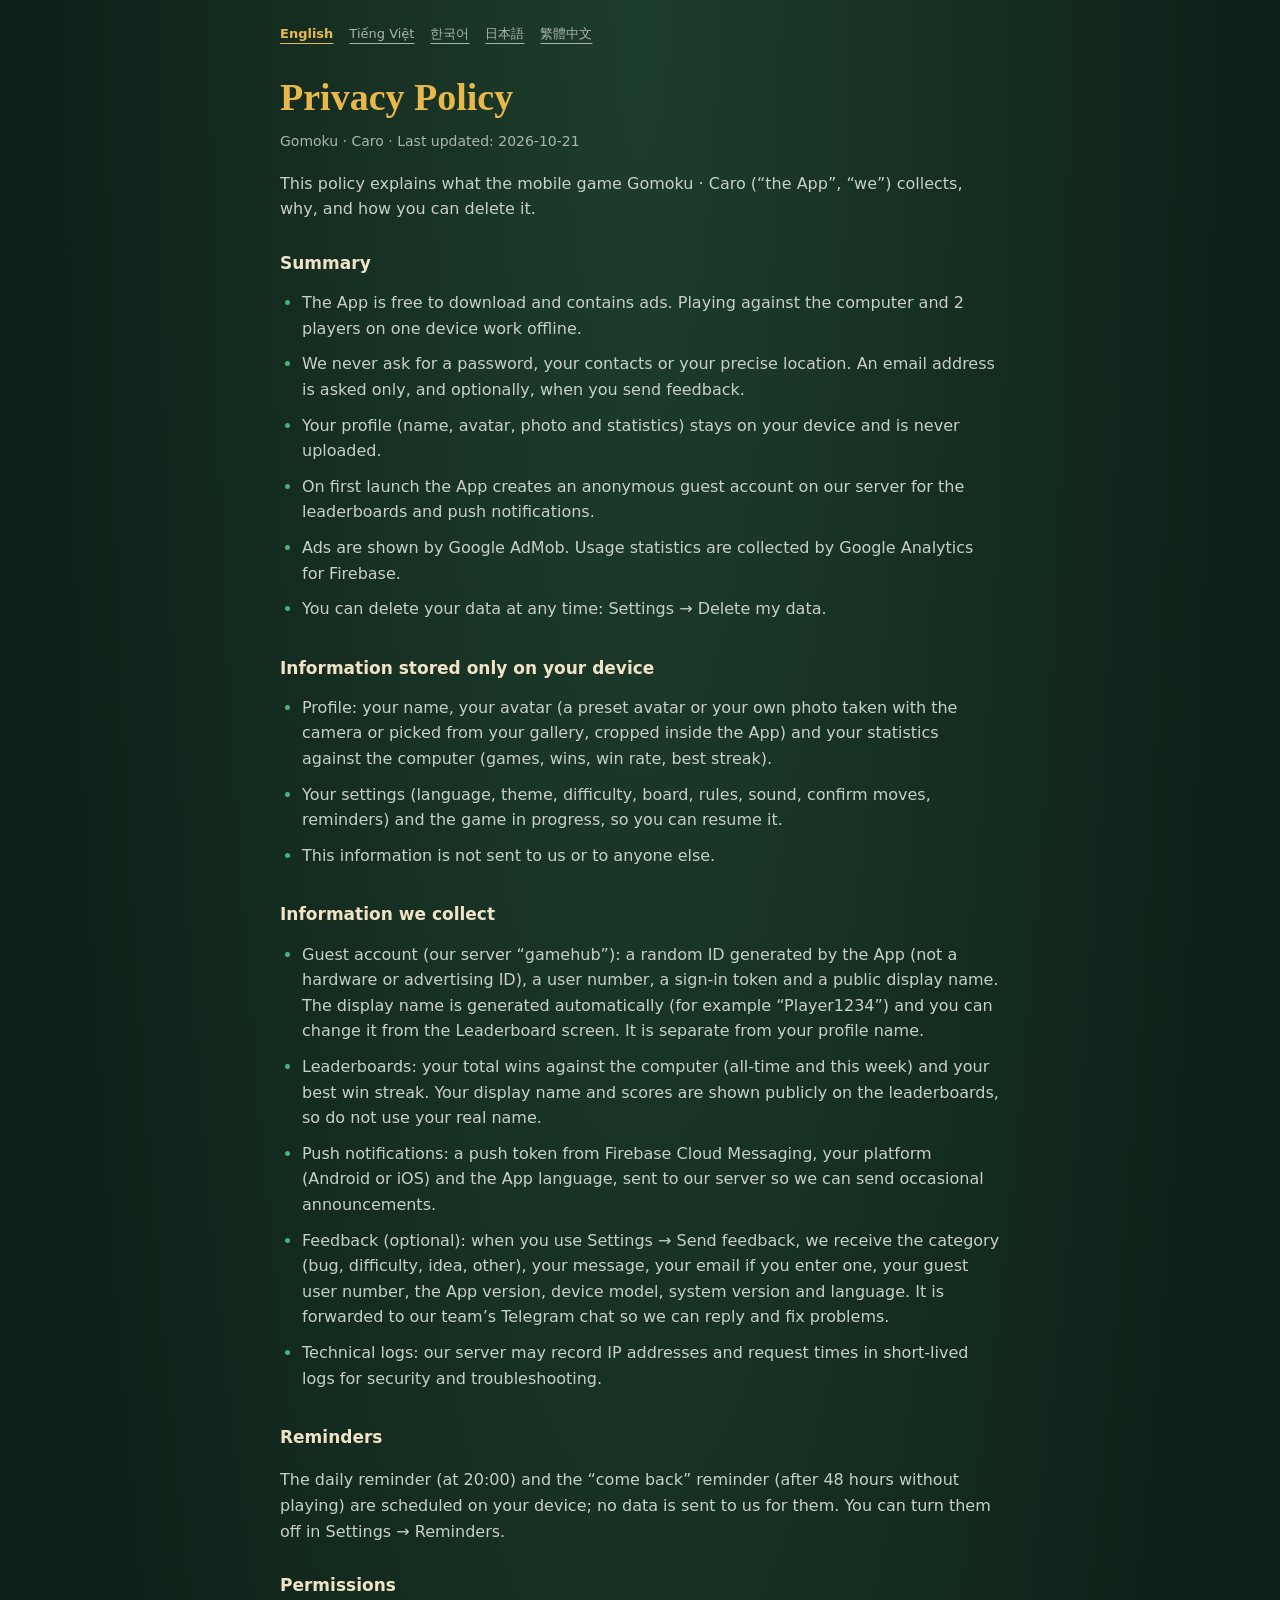
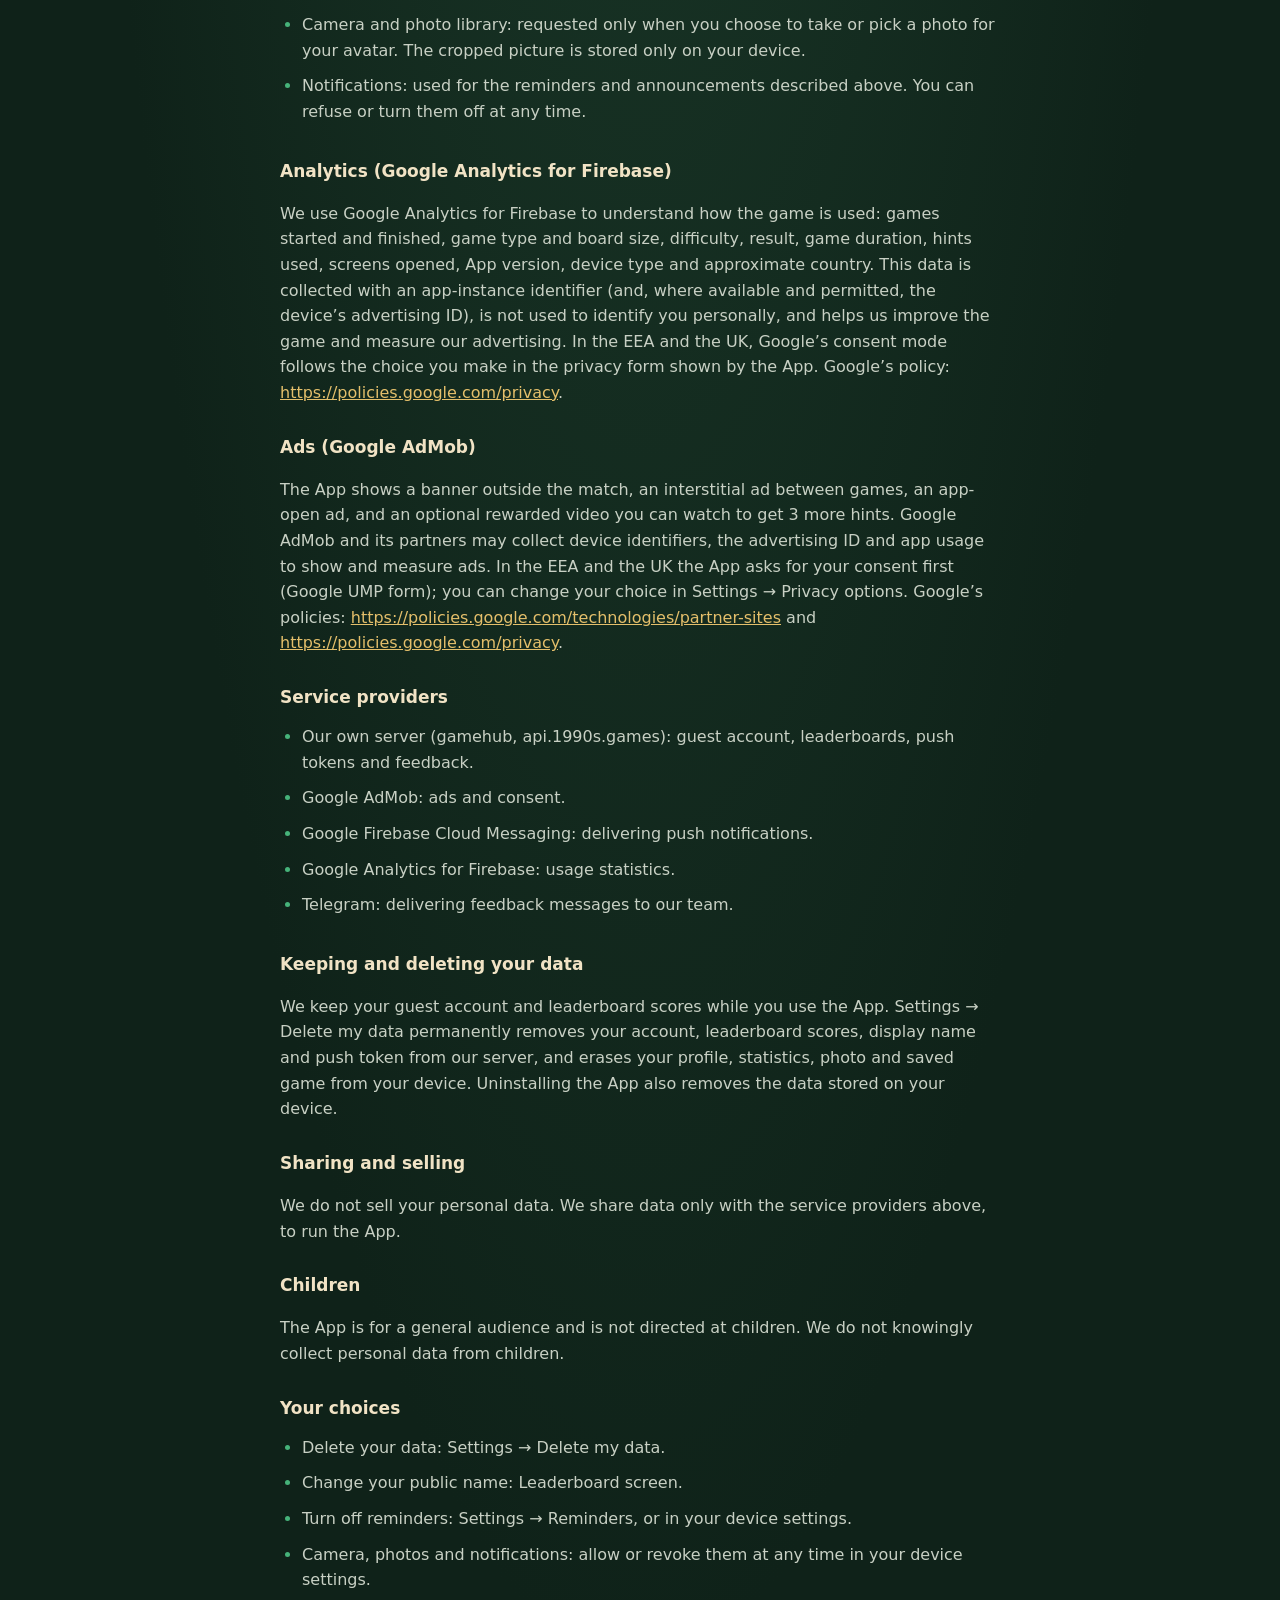
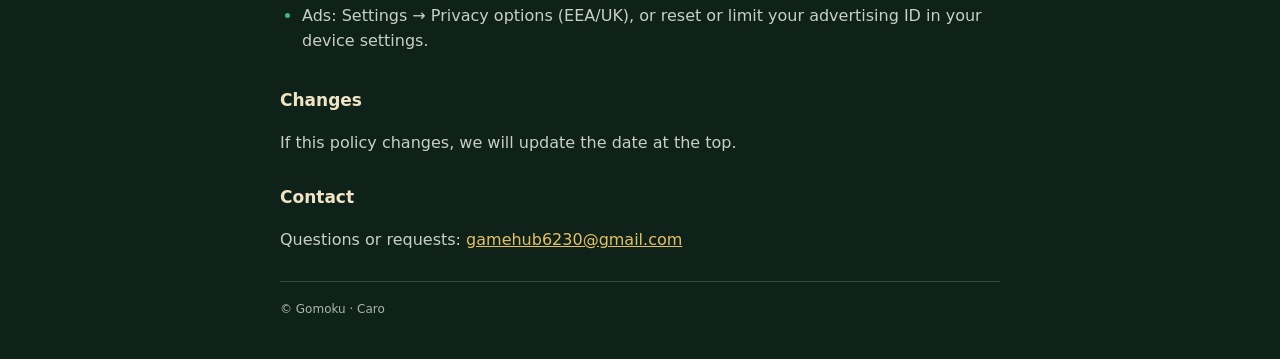
==== privacy.html @ 918ac7d5 "Gomoku · Caro: privacy policy + install pages (5 languages) Co-Authored-By: Claude Opus 5.5 <noreply" ====
<!doctype html>
<html lang="en">
<head>
<meta charset="utf-8">
<meta name="viewport" content="width=device-width, initial-scale=1, viewport-fit=cover">
<meta name="theme-color" content="#0f2219">
<title>Privacy Policy — Gomoku · Caro</title>
<meta name="description" content="What Gomoku · Caro collects, why, and how to delete it.">
<link rel="icon" type="image/png" href="assets/icon.png">
<link rel="stylesheet" href="assets/install.css">
<style>
body{text-align:left}
.wrap{max-width:720px}
nav{justify-content:flex-start}
h1{text-align:left}
h2{margin:28px 0 8px;color:#f1e3c5}
p,li{color:#c8d0c4}
.meta{color:#a9b6ac;font-size:14px;margin:10px 0 18px}
ul{display:block;padding-left:22px}
li{padding:5px 0}
a{color:#e4bf6b;overflow-wrap:anywhere}
article{display:none}
article.on{display:block}
</style>
</head>
<body>
<main class="wrap">
<nav aria-label="Language"><a href="#en" lang="en" data-lang="en">English</a><a href="#vi" lang="vi" data-lang="vi">Tiếng Việt</a><a href="#ko" lang="ko" data-lang="ko">한국어</a><a href="#ja" lang="ja" data-lang="ja">日本語</a><a href="#zh" lang="zh-Hant" data-lang="zh">繁體中文</a></nav>
<article data-lang="en" lang="en"><h1>Privacy Policy</h1><p class="meta">Gomoku · Caro · Last updated: 2026-10-21</p><p>This policy explains what the mobile game Gomoku · Caro (“the App”, “we”) collects, why, and how you can delete it.</p><h2>Summary</h2><ul><li>The App is free to download and contains ads. Playing against the computer and 2 players on one device work offline.</li><li>We never ask for a password, your contacts or your precise location. An email address is asked only, and optionally, when you send feedback.</li><li>Your profile (name, avatar, photo and statistics) stays on your device and is never uploaded.</li><li>On first launch the App creates an anonymous guest account on our server for the leaderboards and push notifications.</li><li>Ads are shown by Google AdMob. Usage statistics are collected by Google Analytics for Firebase.</li><li>You can delete your data at any time: Settings → Delete my data.</li></ul><h2>Information stored only on your device</h2><ul><li>Profile: your name, your avatar (a preset avatar or your own photo taken with the camera or picked from your gallery, cropped inside the App) and your statistics against the computer (games, wins, win rate, best streak).</li><li>Your settings (language, theme, difficulty, board, rules, sound, confirm moves, reminders) and the game in progress, so you can resume it.</li><li>This information is not sent to us or to anyone else.</li></ul><h2>Information we collect</h2><ul><li>Guest account (our server “gamehub”): a random ID generated by the App (not a hardware or advertising ID), a user number, a sign-in token and a public display name. The display name is generated automatically (for example “Player1234”) and you can change it from the Leaderboard screen. It is separate from your profile name.</li><li>Leaderboards: your total wins against the computer (all-time and this week) and your best win streak. Your display name and scores are shown publicly on the leaderboards, so do not use your real name.</li><li>Push notifications: a push token from Firebase Cloud Messaging, your platform (Android or iOS) and the App language, sent to our server so we can send occasional announcements.</li><li>Feedback (optional): when you use Settings → Send feedback, we receive the category (bug, difficulty, idea, other), your message, your email if you enter one, your guest user number, the App version, device model, system version and language. It is forwarded to our team’s Telegram chat so we can reply and fix problems.</li><li>Technical logs: our server may record IP addresses and request times in short-lived logs for security and troubleshooting.</li></ul><h2>Reminders</h2><p>The daily reminder (at 20:00) and the “come back” reminder (after 48 hours without playing) are scheduled on your device; no data is sent to us for them. You can turn them off in Settings → Reminders.</p><h2>Permissions</h2><ul><li>Camera and photo library: requested only when you choose to take or pick a photo for your avatar. The cropped picture is stored only on your device.</li><li>Notifications: used for the reminders and announcements described above. You can refuse or turn them off at any time.</li></ul><h2>Analytics (Google Analytics for Firebase)</h2><p>We use Google Analytics for Firebase to understand how the game is used: games started and finished, game type and board size, difficulty, result, game duration, hints used, screens opened, App version, device type and approximate country. This data is collected with an app-instance identifier (and, where available and permitted, the device’s advertising ID), is not used to identify you personally, and helps us improve the game and measure our advertising. In the EEA and the UK, Google’s consent mode follows the choice you make in the privacy form shown by the App. Google’s policy: <a href="https://policies.google.com/privacy">https://policies.google.com/privacy</a>.</p><h2>Ads (Google AdMob)</h2><p>The App shows a banner outside the match, an interstitial ad between games, an app-open ad, and an optional rewarded video you can watch to get 3 more hints. Google AdMob and its partners may collect device identifiers, the advertising ID and app usage to show and measure ads. In the EEA and the UK the App asks for your consent first (Google UMP form); you can change your choice in Settings → Privacy options. Google’s policies: <a href="https://policies.google.com/technologies/partner-sites">https://policies.google.com/technologies/partner-sites</a> and <a href="https://policies.google.com/privacy">https://policies.google.com/privacy</a>.</p><h2>Service providers</h2><ul><li>Our own server (gamehub, api.1990s.games): guest account, leaderboards, push tokens and feedback.</li><li>Google AdMob: ads and consent.</li><li>Google Firebase Cloud Messaging: delivering push notifications.</li><li>Google Analytics for Firebase: usage statistics.</li><li>Telegram: delivering feedback messages to our team.</li></ul><h2>Keeping and deleting your data</h2><p>We keep your guest account and leaderboard scores while you use the App. Settings → Delete my data permanently removes your account, leaderboard scores, display name and push token from our server, and erases your profile, statistics, photo and saved game from your device. Uninstalling the App also removes the data stored on your device.</p><h2>Sharing and selling</h2><p>We do not sell your personal data. We share data only with the service providers above, to run the App.</p><h2>Children</h2><p>The App is for a general audience and is not directed at children. We do not knowingly collect personal data from children.</p><h2>Your choices</h2><ul><li>Delete your data: Settings → Delete my data.</li><li>Change your public name: Leaderboard screen.</li><li>Turn off reminders: Settings → Reminders, or in your device settings.</li><li>Camera, photos and notifications: allow or revoke them at any time in your device settings.</li><li>Ads: Settings → Privacy options (EEA/UK), or reset or limit your advertising ID in your device settings.</li></ul><h2>Changes</h2><p>If this policy changes, we will update the date at the top.</p><h2>Contact</h2><p>Questions or requests: <a href="mailto:gamehub6230@gmail.com">gamehub6230@gmail.com</a></p></article><article data-lang="vi" lang="vi"><h1>Chính sách quyền riêng tư</h1><p class="meta">Gomoku · Caro · Cập nhật lần cuối: 2026-10-21</p><p>Chính sách này giải thích trò chơi Gomoku · Caro (“Ứng dụng”, “chúng tôi”) thu thập những gì, để làm gì và cách bạn xóa dữ liệu.</p><h2>Tóm tắt</h2><ul><li>Ứng dụng tải miễn phí và có quảng cáo. Chơi với máy và 2 người trên một máy hoạt động không cần mạng.</li><li>Chúng tôi không bao giờ hỏi mật khẩu, danh bạ hay vị trí chính xác của bạn. Email chỉ được hỏi, và không bắt buộc, khi bạn gửi góp ý.</li><li>Hồ sơ của bạn (tên, avatar, ảnh và thống kê) chỉ nằm trên máy bạn và không bao giờ được tải lên.</li><li>Lần mở đầu tiên, Ứng dụng tạo một tài khoản khách ẩn danh trên máy chủ của chúng tôi để dùng cho bảng xếp hạng và thông báo đẩy.</li><li>Quảng cáo do Google AdMob hiển thị. Số liệu sử dụng do Google Analytics for Firebase thu thập.</li><li>Bạn có thể xóa dữ liệu bất cứ lúc nào: Cài đặt → Xóa dữ liệu của tôi.</li></ul><h2>Thông tin chỉ lưu trên máy bạn</h2><ul><li>Hồ sơ: tên, avatar (avatar có sẵn hoặc ảnh của chính bạn chụp bằng camera hay chọn từ thư viện, được cắt ngay trong Ứng dụng) và thống kê khi đấu với máy (số ván, số trận thắng, tỉ lệ thắng, chuỗi thắng dài nhất).</li><li>Các cài đặt (ngôn ngữ, giao diện, độ khó, bàn cờ, luật chơi, âm thanh, xác nhận đặt quân, nhắc chơi) và ván đang chơi dở để bạn chơi tiếp.</li><li>Những thông tin này không được gửi cho chúng tôi hay bất kỳ ai khác.</li></ul><h2>Thông tin chúng tôi thu thập</h2><ul><li>Tài khoản khách (máy chủ “gamehub” của chúng tôi): một mã ngẫu nhiên do Ứng dụng tạo (không phải mã phần cứng hay mã quảng cáo), số người dùng, mã đăng nhập và tên hiển thị công khai. Tên hiển thị được tạo tự động (ví dụ “Player1234”) và bạn có thể đổi ở màn hình Bảng xếp hạng. Tên này tách biệt với tên trong hồ sơ.</li><li>Bảng xếp hạng: tổng số trận bạn thắng máy (mọi lúc và tuần này) và chuỗi thắng dài nhất. Tên hiển thị và điểm số được hiện công khai trên bảng xếp hạng, vì vậy đừng dùng tên thật.</li><li>Thông báo đẩy: mã push của Firebase Cloud Messaging, nền tảng (Android hoặc iOS) và ngôn ngữ của Ứng dụng, được gửi tới máy chủ để thỉnh thoảng chúng tôi gửi thông báo.</li><li>Góp ý (không bắt buộc): khi bạn dùng Cài đặt → Gửi góp ý, chúng tôi nhận loại góp ý (lỗi, độ khó, ý tưởng, khác), nội dung, email nếu bạn nhập, số người dùng của tài khoản khách, phiên bản Ứng dụng, đời máy, phiên bản hệ điều hành và ngôn ngữ. Góp ý được chuyển tới nhóm chat Telegram của đội ngũ để chúng tôi trả lời và sửa lỗi.</li><li>Nhật ký kỹ thuật: máy chủ có thể ghi địa chỉ IP và thời điểm yêu cầu trong nhật ký lưu ngắn hạn để bảo mật và xử lý lỗi.</li></ul><h2>Lời nhắc</h2><p>Lời nhắc hằng ngày (lúc 20:00) và lời nhắc “quay lại chơi” (sau 48 giờ không chơi) được lên lịch ngay trên máy bạn; không có dữ liệu nào gửi cho chúng tôi. Bạn có thể tắt trong Cài đặt → Nhắc chơi.</p><h2>Quyền truy cập</h2><ul><li>Camera và thư viện ảnh: chỉ được yêu cầu khi bạn chọn chụp hoặc chọn ảnh làm avatar. Ảnh sau khi cắt chỉ lưu trên máy bạn.</li><li>Thông báo: dùng cho lời nhắc và thông báo nêu ở trên. Bạn có thể từ chối hoặc tắt bất cứ lúc nào.</li></ul><h2>Phân tích (Google Analytics for Firebase)</h2><p>Chúng tôi dùng Google Analytics for Firebase để hiểu cách trò chơi được sử dụng: số ván bắt đầu và kết thúc, kiểu chơi và cỡ bàn, độ khó, kết quả, thời lượng ván, số gợi ý đã dùng, màn hình đã mở, phiên bản Ứng dụng, loại máy và quốc gia gần đúng. Dữ liệu này được thu kèm mã phiên bản cài đặt ứng dụng (và mã quảng cáo của máy, nếu có và được phép), không dùng để nhận diện cá nhân bạn, và giúp chúng tôi cải thiện trò chơi cũng như đo lường quảng cáo. Ở EEA và Vương quốc Anh, chế độ đồng ý của Google tuân theo lựa chọn của bạn trong form quyền riêng tư mà Ứng dụng hiển thị. Chính sách của Google: <a href="https://policies.google.com/privacy">https://policies.google.com/privacy</a>.</p><h2>Quảng cáo (Google AdMob)</h2><p>Ứng dụng hiển thị banner bên ngoài ván đấu, quảng cáo xen kẽ giữa các ván, quảng cáo khi mở ứng dụng và video có thưởng (không bắt buộc) để nhận thêm 3 gợi ý. Google AdMob và đối tác có thể thu thập mã thiết bị, mã quảng cáo và dữ liệu sử dụng ứng dụng để hiển thị và đo lường quảng cáo. Ở EEA và Vương quốc Anh, Ứng dụng hỏi sự đồng ý của bạn trước (form Google UMP); bạn có thể đổi lựa chọn trong Cài đặt → Tùy chọn quyền riêng tư. Chính sách của Google: <a href="https://policies.google.com/technologies/partner-sites">https://policies.google.com/technologies/partner-sites</a> và <a href="https://policies.google.com/privacy">https://policies.google.com/privacy</a>.</p><h2>Nhà cung cấp dịch vụ</h2><ul><li>Máy chủ của chúng tôi (gamehub, api.1990s.games): tài khoản khách, bảng xếp hạng, mã push và góp ý.</li><li>Google AdMob: quảng cáo và quản lý đồng ý.</li><li>Google Firebase Cloud Messaging: gửi thông báo đẩy.</li><li>Google Analytics for Firebase: thống kê sử dụng.</li><li>Telegram: chuyển góp ý tới đội ngũ của chúng tôi.</li></ul><h2>Lưu giữ và xóa dữ liệu</h2><p>Chúng tôi giữ tài khoản khách và điểm xếp hạng trong thời gian bạn dùng Ứng dụng. Cài đặt → Xóa dữ liệu của tôi sẽ xóa vĩnh viễn tài khoản, điểm xếp hạng, tên hiển thị và mã push khỏi máy chủ, đồng thời xóa hồ sơ, thống kê, ảnh và ván đã lưu trên máy bạn. Gỡ Ứng dụng cũng xóa dữ liệu lưu trên máy.</p><h2>Chia sẻ và mua bán</h2><p>Chúng tôi không bán dữ liệu cá nhân của bạn. Dữ liệu chỉ được chia sẻ với các nhà cung cấp dịch vụ ở trên để vận hành Ứng dụng.</p><h2>Trẻ em</h2><p>Ứng dụng dành cho mọi người và không nhắm tới trẻ em. Chúng tôi không cố ý thu thập dữ liệu cá nhân của trẻ em.</p><h2>Lựa chọn của bạn</h2><ul><li>Xóa dữ liệu: Cài đặt → Xóa dữ liệu của tôi.</li><li>Đổi tên công khai: màn hình Bảng xếp hạng.</li><li>Tắt lời nhắc: Cài đặt → Nhắc chơi, hoặc trong cài đặt của máy.</li><li>Camera, ảnh và thông báo: cho phép hoặc thu hồi bất cứ lúc nào trong cài đặt của máy.</li><li>Quảng cáo: Cài đặt → Tùy chọn quyền riêng tư (EEA/Anh), hoặc đặt lại / giới hạn mã quảng cáo trong cài đặt của máy.</li></ul><h2>Thay đổi</h2><p>Nếu chính sách thay đổi, chúng tôi sẽ cập nhật ngày ở đầu trang.</p><h2>Liên hệ</h2><p>Câu hỏi hoặc yêu cầu: <a href="mailto:gamehub6230@gmail.com">gamehub6230@gmail.com</a></p></article><article data-lang="ko" lang="ko"><h1>개인정보처리방침</h1><p class="meta">오목 · Caro · 최종 업데이트: 2026-10-21</p><p>이 방침은 모바일 게임 오목 · Caro(Gomoku · Caro, 이하 ‘앱’, ‘저희’)가 어떤 정보를 왜 수집하는지, 그리고 그 정보를 어떻게 삭제할 수 있는지 설명합니다.</p><h2>요약</h2><ul><li>앱은 무료로 다운로드할 수 있으며 광고가 포함되어 있습니다. AI 대전과 한 기기 2인 대전은 인터넷 없이 플레이할 수 있습니다.</li><li>비밀번호, 연락처, 정확한 위치 정보는 절대 요청하지 않습니다. 이메일 주소는 의견을 보낼 때에만, 선택적으로 입력받습니다.</li><li>프로필(이름, 아바타, 사진, 통계)은 기기에만 저장되며 서버로 업로드되지 않습니다.</li><li>앱을 처음 실행하면 리더보드와 푸시 알림을 위해 저희 서버에 익명 게스트 계정이 만들어집니다.</li><li>광고는 Google AdMob이 표시하고, 이용 통계는 Google Analytics for Firebase가 수집합니다.</li><li>언제든지 데이터를 삭제할 수 있습니다: 설정 → 내 데이터 삭제.</li></ul><h2>기기에만 저장되는 정보</h2><ul><li>프로필: 이름, 아바타(기본 제공 아바타 또는 카메라로 찍거나 갤러리에서 고른 내 사진을 앱 안에서 자른 것), AI 대전 통계(대국 수, 승리 수, 승률, 최다 연승).</li><li>설정(언어, 스타일, 난이도, 바둑판 크기, 규칙, 소리, 착수 확인, 알림)과 이어하기를 위한 진행 중인 대국.</li><li>이 정보는 저희나 다른 누구에게도 전송되지 않습니다.</li></ul><h2>수집하는 정보</h2><ul><li>게스트 계정(저희 서버 ‘gamehub’): 앱이 생성한 무작위 ID(하드웨어 ID나 광고 ID가 아님), 사용자 번호, 로그인 토큰, 공개 표시 이름. 표시 이름은 자동으로 만들어지며(예: “Player1234”) 리더보드 화면에서 바꿀 수 있습니다. 프로필 이름과는 별개입니다.</li><li>리더보드: AI 상대로 거둔 총 승리 수(전체 기간 및 이번 주)와 최다 연승 기록. 표시 이름과 점수는 리더보드에 공개되므로 실명은 사용하지 마세요.</li><li>푸시 알림: 가끔 공지를 보내기 위해 Firebase Cloud Messaging 푸시 토큰, 플랫폼(Android 또는 iOS), 앱 언어를 저희 서버로 전송합니다.</li><li>의견 보내기(선택): 설정 → 의견 보내기를 이용하면 분류(버그, 난이도, 아이디어, 기타), 메시지, 입력한 경우 이메일, 게스트 사용자 번호, 앱 버전, 기기 모델, OS 버전, 언어를 받습니다. 답변과 문제 해결을 위해 이 내용은 저희 팀의 텔레그램(Telegram) 채팅으로 전달됩니다.</li><li>기술 로그: 보안과 오류 해결을 위해 서버가 IP 주소와 요청 시각을 단기간 보관되는 로그에 기록할 수 있습니다.</li></ul><h2>알림</h2><p>매일 알림(오후 8시)과 ‘다시 플레이’ 알림(48시간 동안 플레이하지 않은 경우)은 기기에서 예약되며, 이를 위해 저희에게 전송되는 데이터는 없습니다. 설정 → 알림에서 끌 수 있습니다.</p><h2>권한</h2><ul><li>카메라 및 사진 보관함: 아바타용 사진을 찍거나 고르기로 선택한 경우에만 요청합니다. 잘라낸 사진은 기기에만 저장됩니다.</li><li>알림: 위에서 설명한 알림과 공지에 사용합니다. 언제든지 거부하거나 끌 수 있습니다.</li></ul><h2>분석(Google Analytics for Firebase)</h2><p>게임 이용 방식을 파악하기 위해 Google Analytics for Firebase를 사용합니다. 수집 항목은 시작·종료한 대국, 게임 종류와 바둑판 크기, 난이도, 결과, 대국 시간, 사용한 힌트 수, 연 화면, 앱 버전, 기기 유형, 대략적인 국가입니다. 이 데이터는 앱 인스턴스 식별자(가능하고 허용된 경우 기기의 광고 ID 포함)와 함께 수집되며, 개인을 식별하는 데 사용되지 않고 게임 개선과 광고 성과 측정에 활용됩니다. EEA와 영국에서는 Google 동의 모드가 앱에 표시되는 개인정보 양식에서 선택한 내용을 따릅니다. Google 정책: <a href="https://policies.google.com/privacy">https://policies.google.com/privacy</a>.</p><h2>광고(Google AdMob)</h2><p>앱은 대국 화면 밖의 배너 광고, 대국 사이의 전면 광고, 앱 실행 광고, 그리고 힌트 3개를 더 받기 위해 선택적으로 시청하는 보상형 동영상 광고를 표시합니다. Google AdMob과 파트너사는 광고 표시와 측정을 위해 기기 식별자, 광고 ID, 앱 이용 정보를 수집할 수 있습니다. EEA와 영국에서는 앱이 먼저 동의를 요청하며(Google UMP 양식), 설정 → 개인정보 옵션에서 선택을 변경할 수 있습니다. Google 정책: <a href="https://policies.google.com/technologies/partner-sites">https://policies.google.com/technologies/partner-sites</a>, <a href="https://policies.google.com/privacy">https://policies.google.com/privacy</a>.</p><h2>서비스 제공업체</h2><ul><li>저희 서버(gamehub, api.1990s.games): 게스트 계정, 리더보드, 푸시 토큰, 의견.</li><li>Google AdMob: 광고 및 동의 관리.</li><li>Google Firebase Cloud Messaging: 푸시 알림 전송.</li><li>Google Analytics for Firebase: 이용 통계.</li><li>Telegram: 의견을 저희 팀에 전달.</li></ul><h2>보관 및 삭제</h2><p>게스트 계정과 리더보드 점수는 앱을 사용하는 동안 보관합니다. 설정 → 내 데이터 삭제를 누르면 서버의 계정, 리더보드 점수, 표시 이름, 푸시 토큰이 영구 삭제되고, 기기의 프로필, 통계, 사진, 저장된 대국도 함께 지워집니다. 앱을 삭제해도 기기에 저장된 데이터가 지워집니다.</p><h2>공유 및 판매</h2><p>저희는 개인정보를 판매하지 않습니다. 앱 운영을 위해 위의 서비스 제공업체와만 데이터를 공유합니다.</p><h2>아동</h2><p>앱은 일반 이용자를 대상으로 하며 아동을 대상으로 하지 않습니다. 아동의 개인정보를 고의로 수집하지 않습니다.</p><h2>이용자의 선택</h2><ul><li>데이터 삭제: 설정 → 내 데이터 삭제.</li><li>공개 이름 변경: 리더보드 화면.</li><li>알림 끄기: 설정 → 알림 또는 기기 설정.</li><li>카메라, 사진, 알림 권한: 기기 설정에서 언제든지 허용하거나 철회할 수 있습니다.</li><li>광고: 설정 → 개인정보 옵션(EEA/영국), 또는 기기 설정에서 광고 ID를 재설정하거나 제한하세요.</li></ul><h2>변경</h2><p>이 방침이 변경되면 상단의 날짜를 업데이트합니다.</p><h2>문의</h2><p>질문이나 요청: <a href="mailto:gamehub6230@gmail.com">gamehub6230@gmail.com</a></p></article><article data-lang="ja" lang="ja"><h1>プライバシーポリシー</h1><p class="meta">五目並べ · Caro · 最終更新日: 2026-10-21</p><p>このポリシーでは、モバイルゲーム「五目並べ · Caro」（Gomoku · Caro、以下「本アプリ」「当方」）がどのような情報を、なぜ収集するのか、またその削除方法について説明します。</p><h2>概要</h2><ul><li>本アプリは無料でダウンロードでき、広告が表示されます。CPU対戦と1台での2人対戦はオフラインで遊べます。</li><li>パスワード、連絡先、正確な位置情報をお尋ねすることはありません。メールアドレスは、ご意見を送るときに任意で入力いただく場合のみです。</li><li>プロフィール（名前、アバター、写真、成績）は端末内にのみ保存され、アップロードされることはありません。</li><li>初回起動時、ランキングとプッシュ通知のために、当方のサーバーに匿名のゲストアカウントが作成されます。</li><li>広告は Google AdMob が表示し、利用統計は Google Analytics for Firebase が収集します。</li><li>データはいつでも削除できます：設定 → データを削除。</li></ul><h2>端末内にのみ保存される情報</h2><ul><li>プロフィール：名前、アバター（用意されたアバター、またはカメラで撮影・ギャラリーから選んだご自身の写真をアプリ内でトリミングしたもの）、CPU対戦の成績（対局数、勝利数、勝率、最多連勝）。</li><li>設定（言語、スタイル、難易度、盤のサイズ、ルール、サウンド、着手の確認、リマインダー）と、続きから遊ぶための対局中のデータ。</li><li>これらの情報が当方やその他の第三者に送信されることはありません。</li></ul><h2>収集する情報</h2><ul><li>ゲストアカウント（当方のサーバー「gamehub」）：本アプリが生成するランダムなID（端末固有のIDや広告IDではありません）、ユーザー番号、ログイン用トークン、公開表示名。表示名は自動で作成され（例：「Player1234」）、ランキング画面で変更できます。プロフィールの名前とは別のものです。</li><li>ランキング：CPU対戦での通算勝利数（全期間・今週）と最多連勝記録。表示名とスコアはランキングで公開されるため、本名は使わないでください。</li><li>プッシュ通知：お知らせを時々お送りするため、Firebase Cloud Messaging のプッシュトークン、プラットフォーム（Android または iOS）、アプリの言語を当方のサーバーに送信します。</li><li>ご意見（任意）：設定 → ご意見を送る をご利用の場合、カテゴリ（不具合、難易度、アイデア、その他）、メッセージ、入力された場合はメールアドレス、ゲストのユーザー番号、アプリのバージョン、端末の機種、OSのバージョン、言語を受け取ります。返信や不具合の修正のため、当方チームの Telegram チャットに転送されます。</li><li>技術ログ：セキュリティと障害対応のため、サーバーがIPアドレスとリクエスト時刻を短期間保存されるログに記録することがあります。</li></ul><h2>リマインダー</h2><p>毎日のリマインダー（20:00）と「また遊ぼう」リマインダー（48時間プレイがない場合）は端末内で予約され、そのために当方へデータが送信されることはありません。設定 → リマインダー でオフにできます。</p><h2>アクセス許可</h2><ul><li>カメラと写真ライブラリ：アバター用の写真を撮影・選択することを選んだ場合にのみ許可を求めます。トリミングした画像は端末内にのみ保存されます。</li><li>通知：上記のリマインダーとお知らせに使用します。いつでも拒否またはオフにできます。</li></ul><h2>分析（Google Analytics for Firebase）</h2><p>ゲームの利用状況を把握するため、Google Analytics for Firebase を使用しています。対象は、開始・終了した対局、ゲームの種類と盤のサイズ、難易度、結果、対局時間、使用したヒント数、開いた画面、アプリのバージョン、端末の種類、おおよその国です。これらのデータはアプリインスタンスID（利用可能かつ許可されている場合は端末の広告IDを含む）とともに収集されますが、個人の特定には使用せず、ゲームの改善と広告効果の測定に役立てます。EEAおよび英国では、Google の同意モードは本アプリが表示するプライバシーフォームでの選択に従います。Google のポリシー：<a href="https://policies.google.com/privacy">https://policies.google.com/privacy</a></p><h2>広告（Google AdMob）</h2><p>本アプリでは、対局画面以外のバナー広告、対局と対局の間のインタースティシャル広告、アプリ起動時の広告、そしてヒントを3回分追加するために任意で視聴できるリワード動画広告を表示します。Google AdMob とそのパートナーは、広告の表示と効果測定のために、端末識別子、広告ID、アプリの利用情報を収集することがあります。EEAおよび英国では、本アプリはまず同意を求め（Google UMP フォーム）、設定 → プライバシー設定 で選択を変更できます。Google のポリシー：<a href="https://policies.google.com/technologies/partner-sites">https://policies.google.com/technologies/partner-sites</a> および <a href="https://policies.google.com/privacy">https://policies.google.com/privacy</a></p><h2>サービス提供者</h2><ul><li>当方のサーバー（gamehub、api.1990s.games）：ゲストアカウント、ランキング、プッシュトークン、ご意見。</li><li>Google AdMob：広告と同意管理。</li><li>Google Firebase Cloud Messaging：プッシュ通知の配信。</li><li>Google Analytics for Firebase：利用統計。</li><li>Telegram：ご意見を当方チームへ届けるため。</li></ul><h2>保存期間と削除</h2><p>ゲストアカウントとランキングのスコアは、本アプリをご利用いただいている間保存します。設定 → データを削除 を行うと、サーバー上のアカウント、ランキングのスコア、表示名、プッシュトークンが完全に削除され、端末内のプロフィール、成績、写真、保存された対局も消去されます。本アプリをアンインストールした場合も、端末内のデータは削除されます。</p><h2>共有と販売</h2><p>当方が個人データを販売することはありません。本アプリの運営のため、上記のサービス提供者とのみデータを共有します。</p><h2>お子様について</h2><p>本アプリは一般向けであり、お子様を対象としたものではありません。お子様の個人データを意図的に収集することはありません。</p><h2>ご利用者の選択</h2><ul><li>データの削除：設定 → データを削除。</li><li>公開名の変更：ランキング画面。</li><li>リマインダーをオフにする：設定 → リマインダー、または端末の設定。</li><li>カメラ・写真・通知：端末の設定でいつでも許可または取り消しができます。</li><li>広告：設定 → プライバシー設定（EEA／英国）、または端末の設定で広告IDのリセットや制限を行ってください。</li></ul><h2>変更について</h2><p>本ポリシーを変更した場合は、上部の日付を更新します。</p><h2>お問い合わせ</h2><p>ご質問・ご要望：<a href="mailto:gamehub6230@gmail.com">gamehub6230@gmail.com</a></p></article><article data-lang="zh" lang="zh-Hant"><h1>隱私權政策</h1><p class="meta">五子棋 · Caro · 最後更新: 2026-10-21</p><p>本政策說明行動遊戲「五子棋 · Caro」（Gomoku · Caro，以下稱「本 App」、「我們」）會蒐集哪些資料、為何蒐集，以及你可以如何刪除這些資料。</p><h2>摘要</h2><ul><li>本 App 可免費下載，並含有廣告。人機對戰與同一裝置的雙人對戰皆可離線遊玩。</li><li>我們絕不會要求你的密碼、聯絡人或精確位置。只有在你傳送意見回饋時，才會請你選擇性地填寫電子郵件。</li><li>你的個人檔案（名稱、頭像、照片與戰績）只會儲存在你的裝置上，絕不會上傳。</li><li>首次開啟時，本 App 會在我們的伺服器上建立匿名訪客帳號，用於排行榜與推播通知。</li><li>廣告由 Google AdMob 顯示；使用統計由 Google Analytics for Firebase 蒐集。</li><li>你可以隨時刪除資料：設定 → 刪除我的資料。</li></ul><h2>只儲存在你裝置上的資料</h2><ul><li>個人檔案：名稱、頭像（內建頭像，或你用相機拍攝、從相簿選取並在 App 內裁切的照片），以及人機對戰戰績（對局數、勝場數、勝率、最高連勝）。</li><li>設定（語言、風格、難度、棋盤大小、規則、音效、落子確認、提醒）以及進行中的對局，方便你接續遊玩。</li><li>這些資料不會傳送給我們或任何其他人。</li></ul><h2>我們蒐集的資料</h2><ul><li>訪客帳號（我們的伺服器「gamehub」）：由本 App 產生的隨機 ID（並非硬體 ID 或廣告 ID）、使用者編號、登入權杖，以及公開顯示名稱。顯示名稱會自動產生（例如「Player1234」），你可以在排行榜畫面中修改，它與個人檔案的名稱是分開的。</li><li>排行榜：你在人機對戰中的總勝場數（全部期間與本週）以及最高連勝紀錄。顯示名稱與分數會公開顯示在排行榜上，因此請勿使用真實姓名。</li><li>推播通知：為了不定期傳送公告，我們會將 Firebase Cloud Messaging 推播權杖、平台（Android 或 iOS）與 App 語言傳送到我們的伺服器。</li><li>意見回饋（選擇性）：當你使用「設定 → 意見回饋」時，我們會收到類別（錯誤、難度、建議、其他）、訊息內容、你填寫的電子郵件（如有）、訪客使用者編號、App 版本、裝置型號、作業系統版本與語言。這些內容會轉送到我們團隊的 Telegram 聊天室，以便回覆並修正問題。</li><li>技術紀錄：為了安全與排除問題，我們的伺服器可能會在短期保存的紀錄中記下 IP 位址與請求時間。</li></ul><h2>提醒</h2><p>每日提醒（晚上 8 點）與「回來玩」提醒（48 小時未遊玩時）都是在你的裝置上排程，不會因此傳送任何資料給我們。你可以在「設定 → 提醒」中關閉。</p><h2>權限</h2><ul><li>相機與相簿：只有在你選擇拍攝或選取照片作為頭像時才會要求。裁切後的圖片只會儲存在你的裝置上。</li><li>通知：用於上述的提醒與公告。你可以隨時拒絕或關閉。</li></ul><h2>分析（Google Analytics for Firebase）</h2><p>我們使用 Google Analytics for Firebase 了解遊戲的使用情形，包括：開始與結束的對局、遊戲類型與棋盤大小、難度、結果、對局時間、使用的提示次數、開啟的畫面、App 版本、裝置類型與大略國家／地區。這些資料會連同 App 執行個體識別碼（在可用且獲得允許時，也包含裝置的廣告 ID）一起蒐集，不會用來辨識你的個人身分，僅用於改善遊戲與衡量廣告成效。在歐洲經濟區與英國，Google 同意模式會依照你在本 App 顯示的隱私權表單中所做的選擇。Google 政策：<a href="https://policies.google.com/privacy">https://policies.google.com/privacy</a></p><h2>廣告（Google AdMob）</h2><p>本 App 會在對局畫面以外顯示橫幅廣告、在對局之間顯示插頁式廣告、在開啟 App 時顯示開啟應用程式廣告，並提供可自行選擇觀看、以再獲得 3 次提示的獎勵影片廣告。Google AdMob 及其合作夥伴可能會蒐集裝置識別碼、廣告 ID 與 App 使用資料，以顯示及衡量廣告。在歐洲經濟區與英國，本 App 會先徵求你的同意（Google UMP 表單），你可以在「設定 → 隱私權選項」中變更選擇。Google 政策：<a href="https://policies.google.com/technologies/partner-sites">https://policies.google.com/technologies/partner-sites</a> 與 <a href="https://policies.google.com/privacy">https://policies.google.com/privacy</a></p><h2>服務供應商</h2><ul><li>我們自己的伺服器（gamehub，api.1990s.games）：訪客帳號、排行榜、推播權杖與意見回饋。</li><li>Google AdMob：廣告與同意管理。</li><li>Google Firebase Cloud Messaging：傳送推播通知。</li><li>Google Analytics for Firebase：使用統計。</li><li>Telegram：將意見回饋轉交給我們的團隊。</li></ul><h2>資料保存與刪除</h2><p>在你使用本 App 期間，我們會保存你的訪客帳號與排行榜分數。執行「設定 → 刪除我的資料」後，伺服器上的帳號、排行榜分數、顯示名稱與推播權杖會被永久刪除，裝置上的個人檔案、戰績、照片與已儲存的對局也會一併清除。解除安裝本 App 也會刪除儲存在裝置上的資料。</p><h2>分享與販售</h2><p>我們不會販售你的個人資料。我們只會為了營運本 App，與上述服務供應商分享資料。</p><h2>兒童</h2><p>本 App 適合一般大眾，並非以兒童為對象。我們不會在知情的情況下蒐集兒童的個人資料。</p><h2>你的選擇</h2><ul><li>刪除資料：設定 → 刪除我的資料。</li><li>修改公開名稱：排行榜畫面。</li><li>關閉提醒：設定 → 提醒，或在裝置設定中關閉。</li><li>相機、照片與通知：可隨時在裝置設定中允許或撤銷。</li><li>廣告：設定 → 隱私權選項（歐洲經濟區／英國），或在裝置設定中重設或限制廣告 ID。</li></ul><h2>政策變更</h2><p>若本政策有所變更，我們會更新頁面上方的日期。</p><h2>聯絡我們</h2><p>問題或請求：<a href="mailto:gamehub6230@gmail.com">gamehub6230@gmail.com</a></p></article>
<footer>© Gomoku · Caro</footer>
</main>
<script>
(function(){
  var langs=['en', 'vi', 'ko', 'ja', 'zh'];
  var htmlLang={'en': 'en', 'vi': 'vi', 'ko': 'ko', 'ja': 'ja', 'zh': 'zh-Hant'};
  function show(c){
    if(langs.indexOf(c)<0)c='en';
    document.querySelectorAll('article').forEach(function(a){a.classList.toggle('on',a.dataset.lang===c);});
    document.querySelectorAll('nav a').forEach(function(a){
      if(a.dataset.lang===c)a.setAttribute('aria-current','page');else a.removeAttribute('aria-current');});
    document.documentElement.lang=htmlLang[c];
  }
  var h=(location.hash||'').slice(1);
  var nl=(navigator.language||'en').slice(0,2).toLowerCase();
  show(langs.indexOf(h)>=0?h:nl);
  // article dùng data-lang (không phải id) để #lang chỉ chọn ngôn ngữ, không cuộn qua thanh chọn ngôn ngữ
  window.addEventListener('hashchange',function(){show(location.hash.slice(1));window.scrollTo(0,0);});
})();
</script>
<noscript><style>article{display:block;margin-bottom:40px}</style></noscript>
</body>
</html>
---- assets/install.css ----
*{box-sizing:border-box}body{margin:0;min-height:100vh;padding:24px 18px 40px;background:radial-gradient(ellipse at top,#1d3d2c,#0f2219 65%);color:#f4efe3;font:16px/1.6 system-ui,-apple-system,"Segoe UI","Apple SD Gothic Neo","Hiragino Sans","PingFang TC","Noto Sans CJK",sans-serif;text-align:center}.wrap{max-width:520px;margin:auto}nav{display:flex;flex-wrap:wrap;justify-content:center;gap:8px 16px;margin-bottom:30px}nav a{color:#a9b6ac;font-size:13px;text-underline-offset:5px}nav a[aria-current]{color:#e9b84a;font-weight:700}.icon{border-radius:24px;box-shadow:0 12px 36px #0005}.eyebrow{color:#a9b6ac;font-size:13px;margin:18px 0 6px}h1{font-family:Georgia,serif;font-size:clamp(27px,6vw,38px);line-height:1.2;color:#e9b84a;margin:0}h2{font-size:17px;margin:0 0 8px}.sub{font-weight:700;margin:14px 0 8px}.description{color:#a9b6ac;margin:0 auto 24px}.downloads{padding:20px;background:#1a2e22;border:1px solid #2f4c3a;border-radius:20px}#status{margin:0 0 14px;font-size:14px}.btn{display:block;padding:14px 16px;border-radius:12px;font-weight:750;text-decoration:none;background:linear-gradient(135deg,#e9b84a,#c9972e);color:#0f2219}a.btn:hover{filter:brightness(1.08)}a:focus-visible{outline:3px solid #f4efe3;outline-offset:5px}.hint{font-size:12px;color:#a9b6ac;margin:0}section{margin-top:24px}section p{color:#a9b6ac;margin:0}ul{display:inline-block;text-align:left;padding-left:23px;margin:0}li{padding:4px 0}li::marker{color:#46b37a}footer{margin-top:28px;padding-top:18px;border-top:1px solid #2f4c3a;font-size:12px;color:#a9b6ac}footer a{color:#e4bf6b}
.astore{margin-top:12px;background:transparent;color:inherit;border:1px solid #718096}.astore.soon{color:#a9b6ac;border-style:dashed;cursor:default}.downloads .hint{margin-top:14px}
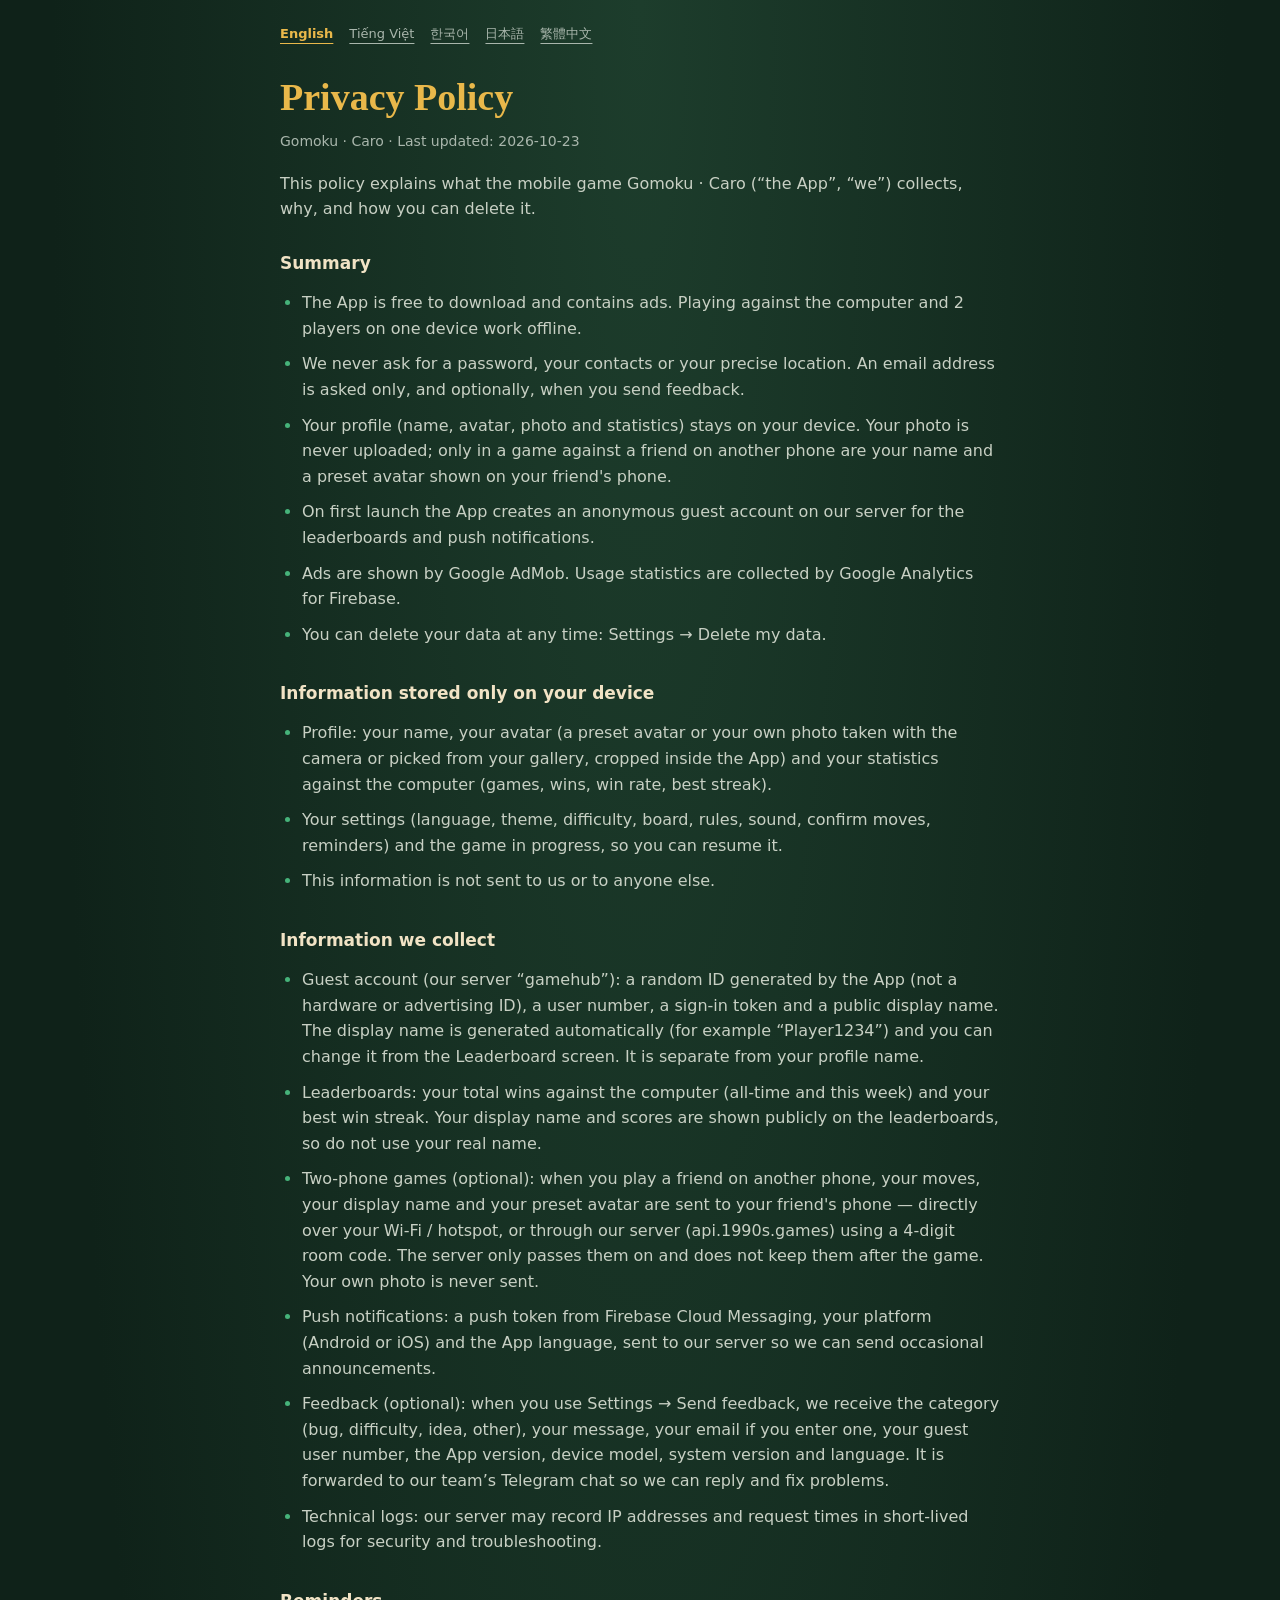
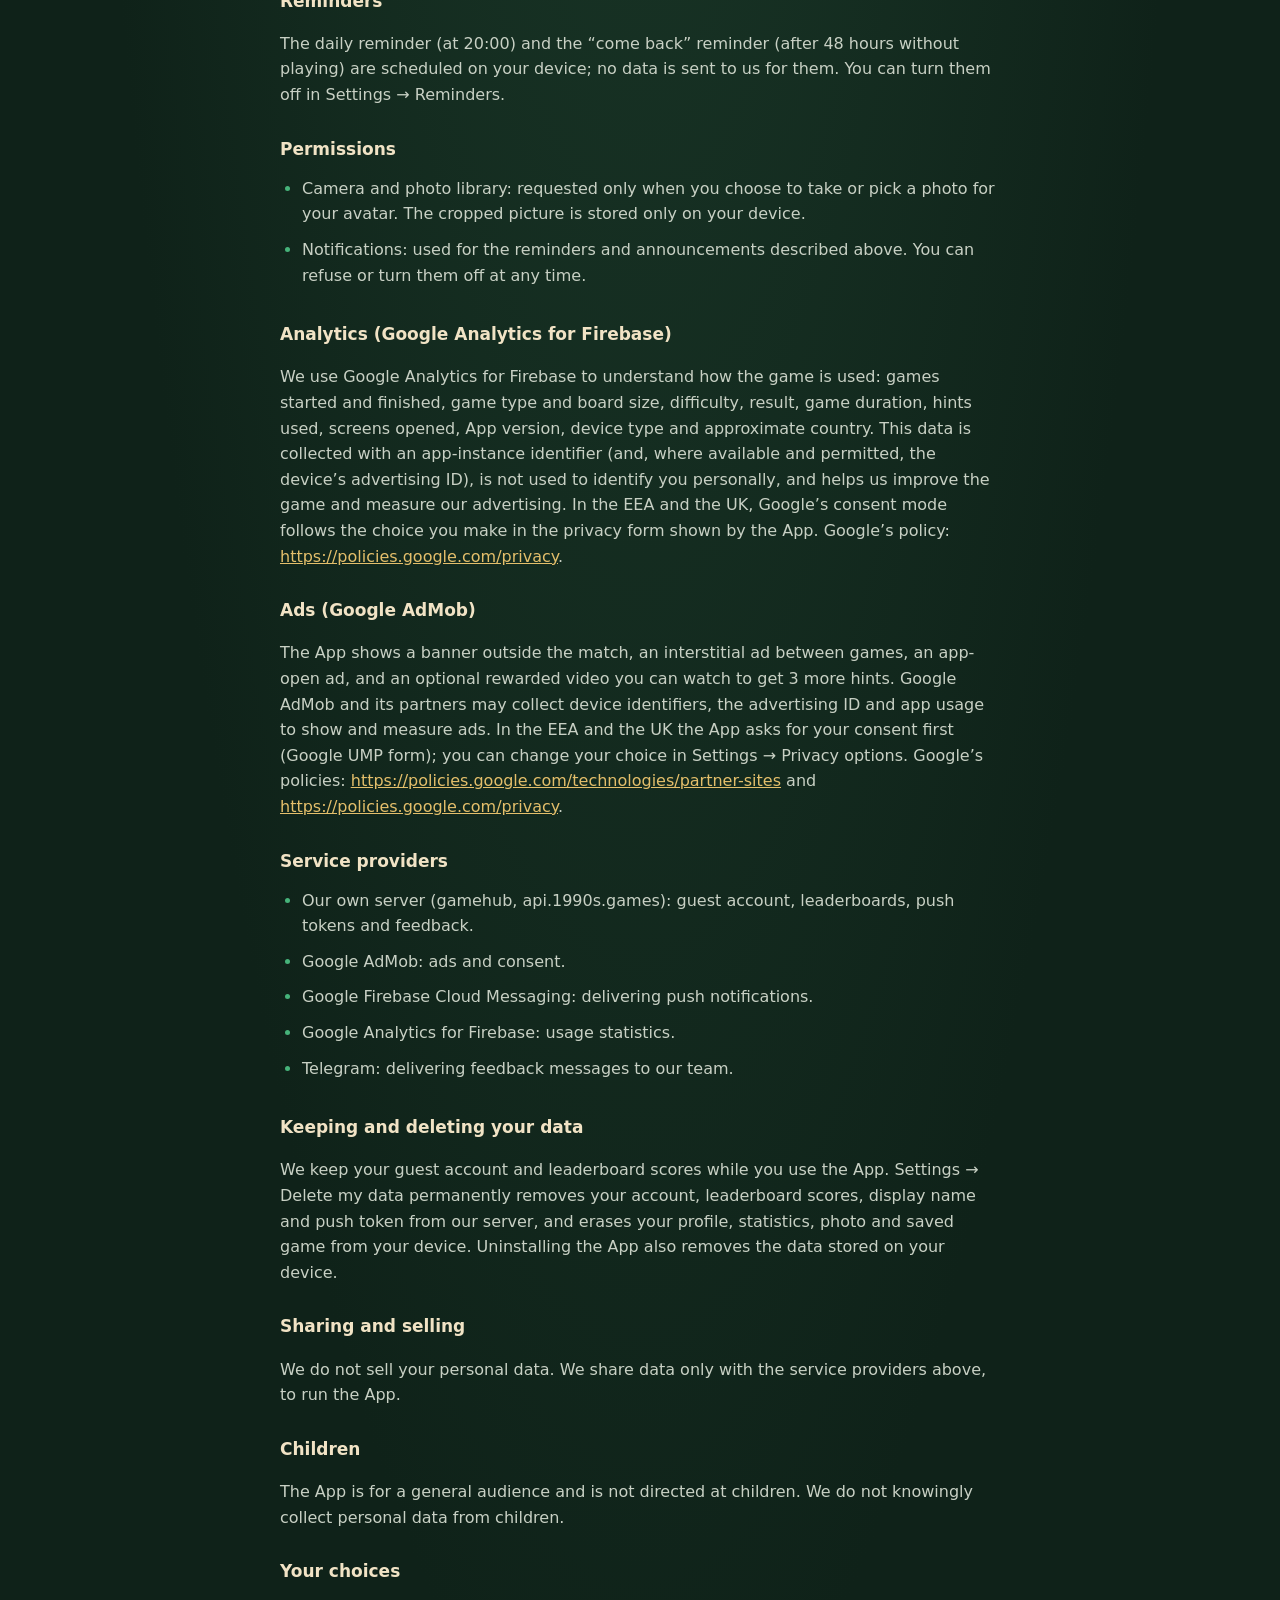
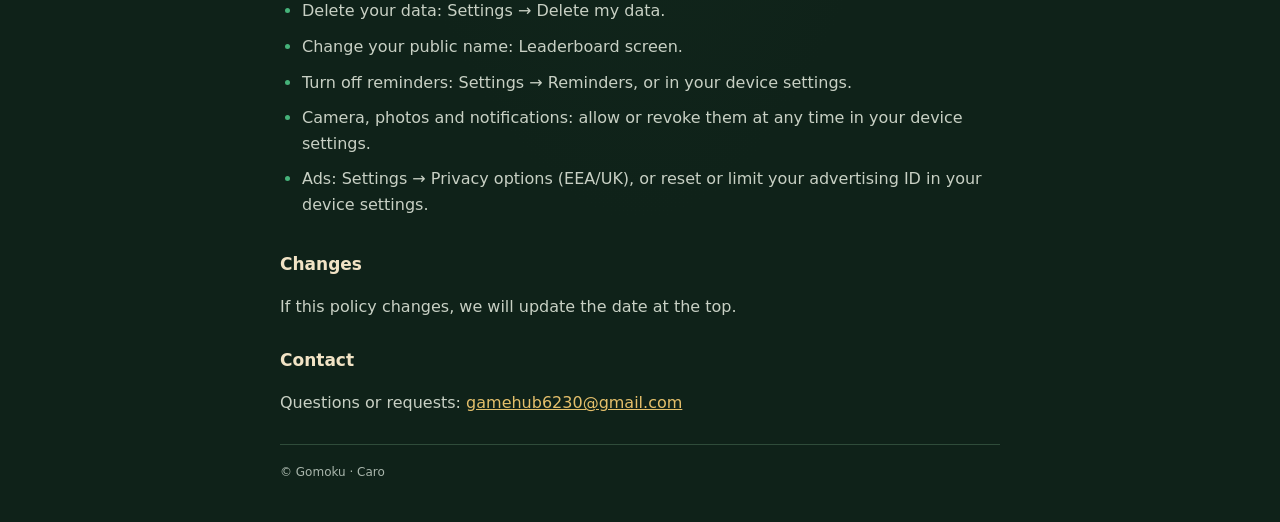
==== commit ff09a48d: "Privacy: two-phone games (moves + name relayed, photos never sent) Co-Authored-By: Claude Opus 5.5 <" ====
--- a/privacy.html
+++ b/privacy.html
@@ -26,7 +26,7 @@
 <body>
 <main class="wrap">
 <nav aria-label="Language"><a href="#en" lang="en" data-lang="en">English</a><a href="#vi" lang="vi" data-lang="vi">Tiếng Việt</a><a href="#ko" lang="ko" data-lang="ko">한국어</a><a href="#ja" lang="ja" data-lang="ja">日本語</a><a href="#zh" lang="zh-Hant" data-lang="zh">繁體中文</a></nav>
-<article data-lang="en" lang="en"><h1>Privacy Policy</h1><p class="meta">Gomoku · Caro · Last updated: 2026-10-21</p><p>This policy explains what the mobile game Gomoku · Caro (“the App”, “we”) collects, why, and how you can delete it.</p><h2>Summary</h2><ul><li>The App is free to download and contains ads. Playing against the computer and 2 players on one device work offline.</li><li>We never ask for a password, your contacts or your precise location. An email address is asked only, and optionally, when you send feedback.</li><li>Your profile (name, avatar, photo and statistics) stays on your device and is never uploaded.</li><li>On first launch the App creates an anonymous guest account on our server for the leaderboards and push notifications.</li><li>Ads are shown by Google AdMob. Usage statistics are collected by Google Analytics for Firebase.</li><li>You can delete your data at any time: Settings → Delete my data.</li></ul><h2>Information stored only on your device</h2><ul><li>Profile: your name, your avatar (a preset avatar or your own photo taken with the camera or picked from your gallery, cropped inside the App) and your statistics against the computer (games, wins, win rate, best streak).</li><li>Your settings (language, theme, difficulty, board, rules, sound, confirm moves, reminders) and the game in progress, so you can resume it.</li><li>This information is not sent to us or to anyone else.</li></ul><h2>Information we collect</h2><ul><li>Guest account (our server “gamehub”): a random ID generated by the App (not a hardware or advertising ID), a user number, a sign-in token and a public display name. The display name is generated automatically (for example “Player1234”) and you can change it from the Leaderboard screen. It is separate from your profile name.</li><li>Leaderboards: your total wins against the computer (all-time and this week) and your best win streak. Your display name and scores are shown publicly on the leaderboards, so do not use your real name.</li><li>Push notifications: a push token from Firebase Cloud Messaging, your platform (Android or iOS) and the App language, sent to our server so we can send occasional announcements.</li><li>Feedback (optional): when you use Settings → Send feedback, we receive the category (bug, difficulty, idea, other), your message, your email if you enter one, your guest user number, the App version, device model, system version and language. It is forwarded to our team’s Telegram chat so we can reply and fix problems.</li><li>Technical logs: our server may record IP addresses and request times in short-lived logs for security and troubleshooting.</li></ul><h2>Reminders</h2><p>The daily reminder (at 20:00) and the “come back” reminder (after 48 hours without playing) are scheduled on your device; no data is sent to us for them. You can turn them off in Settings → Reminders.</p><h2>Permissions</h2><ul><li>Camera and photo library: requested only when you choose to take or pick a photo for your avatar. The cropped picture is stored only on your device.</li><li>Notifications: used for the reminders and announcements described above. You can refuse or turn them off at any time.</li></ul><h2>Analytics (Google Analytics for Firebase)</h2><p>We use Google Analytics for Firebase to understand how the game is used: games started and finished, game type and board size, difficulty, result, game duration, hints used, screens opened, App version, device type and approximate country. This data is collected with an app-instance identifier (and, where available and permitted, the device’s advertising ID), is not used to identify you personally, and helps us improve the game and measure our advertising. In the EEA and the UK, Google’s consent mode follows the choice you make in the privacy form shown by the App. Google’s policy: <a href="https://policies.google.com/privacy">https://policies.google.com/privacy</a>.</p><h2>Ads (Google AdMob)</h2><p>The App shows a banner outside the match, an interstitial ad between games, an app-open ad, and an optional rewarded video you can watch to get 3 more hints. Google AdMob and its partners may collect device identifiers, the advertising ID and app usage to show and measure ads. In the EEA and the UK the App asks for your consent first (Google UMP form); you can change your choice in Settings → Privacy options. Google’s policies: <a href="https://policies.google.com/technologies/partner-sites">https://policies.google.com/technologies/partner-sites</a> and <a href="https://policies.google.com/privacy">https://policies.google.com/privacy</a>.</p><h2>Service providers</h2><ul><li>Our own server (gamehub, api.1990s.games): guest account, leaderboards, push tokens and feedback.</li><li>Google AdMob: ads and consent.</li><li>Google Firebase Cloud Messaging: delivering push notifications.</li><li>Google Analytics for Firebase: usage statistics.</li><li>Telegram: delivering feedback messages to our team.</li></ul><h2>Keeping and deleting your data</h2><p>We keep your guest account and leaderboard scores while you use the App. Settings → Delete my data permanently removes your account, leaderboard scores, display name and push token from our server, and erases your profile, statistics, photo and saved game from your device. Uninstalling the App also removes the data stored on your device.</p><h2>Sharing and selling</h2><p>We do not sell your personal data. We share data only with the service providers above, to run the App.</p><h2>Children</h2><p>The App is for a general audience and is not directed at children. We do not knowingly collect personal data from children.</p><h2>Your choices</h2><ul><li>Delete your data: Settings → Delete my data.</li><li>Change your public name: Leaderboard screen.</li><li>Turn off reminders: Settings → Reminders, or in your device settings.</li><li>Camera, photos and notifications: allow or revoke them at any time in your device settings.</li><li>Ads: Settings → Privacy options (EEA/UK), or reset or limit your advertising ID in your device settings.</li></ul><h2>Changes</h2><p>If this policy changes, we will update the date at the top.</p><h2>Contact</h2><p>Questions or requests: <a href="mailto:gamehub6230@gmail.com">gamehub6230@gmail.com</a></p></article><article data-lang="vi" lang="vi"><h1>Chính sách quyền riêng tư</h1><p class="meta">Gomoku · Caro · Cập nhật lần cuối: 2026-10-21</p><p>Chính sách này giải thích trò chơi Gomoku · Caro (“Ứng dụng”, “chúng tôi”) thu thập những gì, để làm gì và cách bạn xóa dữ liệu.</p><h2>Tóm tắt</h2><ul><li>Ứng dụng tải miễn phí và có quảng cáo. Chơi với máy và 2 người trên một máy hoạt động không cần mạng.</li><li>Chúng tôi không bao giờ hỏi mật khẩu, danh bạ hay vị trí chính xác của bạn. Email chỉ được hỏi, và không bắt buộc, khi bạn gửi góp ý.</li><li>Hồ sơ của bạn (tên, avatar, ảnh và thống kê) chỉ nằm trên máy bạn và không bao giờ được tải lên.</li><li>Lần mở đầu tiên, Ứng dụng tạo một tài khoản khách ẩn danh trên máy chủ của chúng tôi để dùng cho bảng xếp hạng và thông báo đẩy.</li><li>Quảng cáo do Google AdMob hiển thị. Số liệu sử dụng do Google Analytics for Firebase thu thập.</li><li>Bạn có thể xóa dữ liệu bất cứ lúc nào: Cài đặt → Xóa dữ liệu của tôi.</li></ul><h2>Thông tin chỉ lưu trên máy bạn</h2><ul><li>Hồ sơ: tên, avatar (avatar có sẵn hoặc ảnh của chính bạn chụp bằng camera hay chọn từ thư viện, được cắt ngay trong Ứng dụng) và thống kê khi đấu với máy (số ván, số trận thắng, tỉ lệ thắng, chuỗi thắng dài nhất).</li><li>Các cài đặt (ngôn ngữ, giao diện, độ khó, bàn cờ, luật chơi, âm thanh, xác nhận đặt quân, nhắc chơi) và ván đang chơi dở để bạn chơi tiếp.</li><li>Những thông tin này không được gửi cho chúng tôi hay bất kỳ ai khác.</li></ul><h2>Thông tin chúng tôi thu thập</h2><ul><li>Tài khoản khách (máy chủ “gamehub” của chúng tôi): một mã ngẫu nhiên do Ứng dụng tạo (không phải mã phần cứng hay mã quảng cáo), số người dùng, mã đăng nhập và tên hiển thị công khai. Tên hiển thị được tạo tự động (ví dụ “Player1234”) và bạn có thể đổi ở màn hình Bảng xếp hạng. Tên này tách biệt với tên trong hồ sơ.</li><li>Bảng xếp hạng: tổng số trận bạn thắng máy (mọi lúc và tuần này) và chuỗi thắng dài nhất. Tên hiển thị và điểm số được hiện công khai trên bảng xếp hạng, vì vậy đừng dùng tên thật.</li><li>Thông báo đẩy: mã push của Firebase Cloud Messaging, nền tảng (Android hoặc iOS) và ngôn ngữ của Ứng dụng, được gửi tới máy chủ để thỉnh thoảng chúng tôi gửi thông báo.</li><li>Góp ý (không bắt buộc): khi bạn dùng Cài đặt → Gửi góp ý, chúng tôi nhận loại góp ý (lỗi, độ khó, ý tưởng, khác), nội dung, email nếu bạn nhập, số người dùng của tài khoản khách, phiên bản Ứng dụng, đời máy, phiên bản hệ điều hành và ngôn ngữ. Góp ý được chuyển tới nhóm chat Telegram của đội ngũ để chúng tôi trả lời và sửa lỗi.</li><li>Nhật ký kỹ thuật: máy chủ có thể ghi địa chỉ IP và thời điểm yêu cầu trong nhật ký lưu ngắn hạn để bảo mật và xử lý lỗi.</li></ul><h2>Lời nhắc</h2><p>Lời nhắc hằng ngày (lúc 20:00) và lời nhắc “quay lại chơi” (sau 48 giờ không chơi) được lên lịch ngay trên máy bạn; không có dữ liệu nào gửi cho chúng tôi. Bạn có thể tắt trong Cài đặt → Nhắc chơi.</p><h2>Quyền truy cập</h2><ul><li>Camera và thư viện ảnh: chỉ được yêu cầu khi bạn chọn chụp hoặc chọn ảnh làm avatar. Ảnh sau khi cắt chỉ lưu trên máy bạn.</li><li>Thông báo: dùng cho lời nhắc và thông báo nêu ở trên. Bạn có thể từ chối hoặc tắt bất cứ lúc nào.</li></ul><h2>Phân tích (Google Analytics for Firebase)</h2><p>Chúng tôi dùng Google Analytics for Firebase để hiểu cách trò chơi được sử dụng: số ván bắt đầu và kết thúc, kiểu chơi và cỡ bàn, độ khó, kết quả, thời lượng ván, số gợi ý đã dùng, màn hình đã mở, phiên bản Ứng dụng, loại máy và quốc gia gần đúng. Dữ liệu này được thu kèm mã phiên bản cài đặt ứng dụng (và mã quảng cáo của máy, nếu có và được phép), không dùng để nhận diện cá nhân bạn, và giúp chúng tôi cải thiện trò chơi cũng như đo lường quảng cáo. Ở EEA và Vương quốc Anh, chế độ đồng ý của Google tuân theo lựa chọn của bạn trong form quyền riêng tư mà Ứng dụng hiển thị. Chính sách của Google: <a href="https://policies.google.com/privacy">https://policies.google.com/privacy</a>.</p><h2>Quảng cáo (Google AdMob)</h2><p>Ứng dụng hiển thị banner bên ngoài ván đấu, quảng cáo xen kẽ giữa các ván, quảng cáo khi mở ứng dụng và video có thưởng (không bắt buộc) để nhận thêm 3 gợi ý. Google AdMob và đối tác có thể thu thập mã thiết bị, mã quảng cáo và dữ liệu sử dụng ứng dụng để hiển thị và đo lường quảng cáo. Ở EEA và Vương quốc Anh, Ứng dụng hỏi sự đồng ý của bạn trước (form Google UMP); bạn có thể đổi lựa chọn trong Cài đặt → Tùy chọn quyền riêng tư. Chính sách của Google: <a href="https://policies.google.com/technologies/partner-sites">https://policies.google.com/technologies/partner-sites</a> và <a href="https://policies.google.com/privacy">https://policies.google.com/privacy</a>.</p><h2>Nhà cung cấp dịch vụ</h2><ul><li>Máy chủ của chúng tôi (gamehub, api.1990s.games): tài khoản khách, bảng xếp hạng, mã push và góp ý.</li><li>Google AdMob: quảng cáo và quản lý đồng ý.</li><li>Google Firebase Cloud Messaging: gửi thông báo đẩy.</li><li>Google Analytics for Firebase: thống kê sử dụng.</li><li>Telegram: chuyển góp ý tới đội ngũ của chúng tôi.</li></ul><h2>Lưu giữ và xóa dữ liệu</h2><p>Chúng tôi giữ tài khoản khách và điểm xếp hạng trong thời gian bạn dùng Ứng dụng. Cài đặt → Xóa dữ liệu của tôi sẽ xóa vĩnh viễn tài khoản, điểm xếp hạng, tên hiển thị và mã push khỏi máy chủ, đồng thời xóa hồ sơ, thống kê, ảnh và ván đã lưu trên máy bạn. Gỡ Ứng dụng cũng xóa dữ liệu lưu trên máy.</p><h2>Chia sẻ và mua bán</h2><p>Chúng tôi không bán dữ liệu cá nhân của bạn. Dữ liệu chỉ được chia sẻ với các nhà cung cấp dịch vụ ở trên để vận hành Ứng dụng.</p><h2>Trẻ em</h2><p>Ứng dụng dành cho mọi người và không nhắm tới trẻ em. Chúng tôi không cố ý thu thập dữ liệu cá nhân của trẻ em.</p><h2>Lựa chọn của bạn</h2><ul><li>Xóa dữ liệu: Cài đặt → Xóa dữ liệu của tôi.</li><li>Đổi tên công khai: màn hình Bảng xếp hạng.</li><li>Tắt lời nhắc: Cài đặt → Nhắc chơi, hoặc trong cài đặt của máy.</li><li>Camera, ảnh và thông báo: cho phép hoặc thu hồi bất cứ lúc nào trong cài đặt của máy.</li><li>Quảng cáo: Cài đặt → Tùy chọn quyền riêng tư (EEA/Anh), hoặc đặt lại / giới hạn mã quảng cáo trong cài đặt của máy.</li></ul><h2>Thay đổi</h2><p>Nếu chính sách thay đổi, chúng tôi sẽ cập nhật ngày ở đầu trang.</p><h2>Liên hệ</h2><p>Câu hỏi hoặc yêu cầu: <a href="mailto:gamehub6230@gmail.com">gamehub6230@gmail.com</a></p></article><article data-lang="ko" lang="ko"><h1>개인정보처리방침</h1><p class="meta">오목 · Caro · 최종 업데이트: 2026-10-21</p><p>이 방침은 모바일 게임 오목 · Caro(Gomoku · Caro, 이하 ‘앱’, ‘저희’)가 어떤 정보를 왜 수집하는지, 그리고 그 정보를 어떻게 삭제할 수 있는지 설명합니다.</p><h2>요약</h2><ul><li>앱은 무료로 다운로드할 수 있으며 광고가 포함되어 있습니다. AI 대전과 한 기기 2인 대전은 인터넷 없이 플레이할 수 있습니다.</li><li>비밀번호, 연락처, 정확한 위치 정보는 절대 요청하지 않습니다. 이메일 주소는 의견을 보낼 때에만, 선택적으로 입력받습니다.</li><li>프로필(이름, 아바타, 사진, 통계)은 기기에만 저장되며 서버로 업로드되지 않습니다.</li><li>앱을 처음 실행하면 리더보드와 푸시 알림을 위해 저희 서버에 익명 게스트 계정이 만들어집니다.</li><li>광고는 Google AdMob이 표시하고, 이용 통계는 Google Analytics for Firebase가 수집합니다.</li><li>언제든지 데이터를 삭제할 수 있습니다: 설정 → 내 데이터 삭제.</li></ul><h2>기기에만 저장되는 정보</h2><ul><li>프로필: 이름, 아바타(기본 제공 아바타 또는 카메라로 찍거나 갤러리에서 고른 내 사진을 앱 안에서 자른 것), AI 대전 통계(대국 수, 승리 수, 승률, 최다 연승).</li><li>설정(언어, 스타일, 난이도, 바둑판 크기, 규칙, 소리, 착수 확인, 알림)과 이어하기를 위한 진행 중인 대국.</li><li>이 정보는 저희나 다른 누구에게도 전송되지 않습니다.</li></ul><h2>수집하는 정보</h2><ul><li>게스트 계정(저희 서버 ‘gamehub’): 앱이 생성한 무작위 ID(하드웨어 ID나 광고 ID가 아님), 사용자 번호, 로그인 토큰, 공개 표시 이름. 표시 이름은 자동으로 만들어지며(예: “Player1234”) 리더보드 화면에서 바꿀 수 있습니다. 프로필 이름과는 별개입니다.</li><li>리더보드: AI 상대로 거둔 총 승리 수(전체 기간 및 이번 주)와 최다 연승 기록. 표시 이름과 점수는 리더보드에 공개되므로 실명은 사용하지 마세요.</li><li>푸시 알림: 가끔 공지를 보내기 위해 Firebase Cloud Messaging 푸시 토큰, 플랫폼(Android 또는 iOS), 앱 언어를 저희 서버로 전송합니다.</li><li>의견 보내기(선택): 설정 → 의견 보내기를 이용하면 분류(버그, 난이도, 아이디어, 기타), 메시지, 입력한 경우 이메일, 게스트 사용자 번호, 앱 버전, 기기 모델, OS 버전, 언어를 받습니다. 답변과 문제 해결을 위해 이 내용은 저희 팀의 텔레그램(Telegram) 채팅으로 전달됩니다.</li><li>기술 로그: 보안과 오류 해결을 위해 서버가 IP 주소와 요청 시각을 단기간 보관되는 로그에 기록할 수 있습니다.</li></ul><h2>알림</h2><p>매일 알림(오후 8시)과 ‘다시 플레이’ 알림(48시간 동안 플레이하지 않은 경우)은 기기에서 예약되며, 이를 위해 저희에게 전송되는 데이터는 없습니다. 설정 → 알림에서 끌 수 있습니다.</p><h2>권한</h2><ul><li>카메라 및 사진 보관함: 아바타용 사진을 찍거나 고르기로 선택한 경우에만 요청합니다. 잘라낸 사진은 기기에만 저장됩니다.</li><li>알림: 위에서 설명한 알림과 공지에 사용합니다. 언제든지 거부하거나 끌 수 있습니다.</li></ul><h2>분석(Google Analytics for Firebase)</h2><p>게임 이용 방식을 파악하기 위해 Google Analytics for Firebase를 사용합니다. 수집 항목은 시작·종료한 대국, 게임 종류와 바둑판 크기, 난이도, 결과, 대국 시간, 사용한 힌트 수, 연 화면, 앱 버전, 기기 유형, 대략적인 국가입니다. 이 데이터는 앱 인스턴스 식별자(가능하고 허용된 경우 기기의 광고 ID 포함)와 함께 수집되며, 개인을 식별하는 데 사용되지 않고 게임 개선과 광고 성과 측정에 활용됩니다. EEA와 영국에서는 Google 동의 모드가 앱에 표시되는 개인정보 양식에서 선택한 내용을 따릅니다. Google 정책: <a href="https://policies.google.com/privacy">https://policies.google.com/privacy</a>.</p><h2>광고(Google AdMob)</h2><p>앱은 대국 화면 밖의 배너 광고, 대국 사이의 전면 광고, 앱 실행 광고, 그리고 힌트 3개를 더 받기 위해 선택적으로 시청하는 보상형 동영상 광고를 표시합니다. Google AdMob과 파트너사는 광고 표시와 측정을 위해 기기 식별자, 광고 ID, 앱 이용 정보를 수집할 수 있습니다. EEA와 영국에서는 앱이 먼저 동의를 요청하며(Google UMP 양식), 설정 → 개인정보 옵션에서 선택을 변경할 수 있습니다. Google 정책: <a href="https://policies.google.com/technologies/partner-sites">https://policies.google.com/technologies/partner-sites</a>, <a href="https://policies.google.com/privacy">https://policies.google.com/privacy</a>.</p><h2>서비스 제공업체</h2><ul><li>저희 서버(gamehub, api.1990s.games): 게스트 계정, 리더보드, 푸시 토큰, 의견.</li><li>Google AdMob: 광고 및 동의 관리.</li><li>Google Firebase Cloud Messaging: 푸시 알림 전송.</li><li>Google Analytics for Firebase: 이용 통계.</li><li>Telegram: 의견을 저희 팀에 전달.</li></ul><h2>보관 및 삭제</h2><p>게스트 계정과 리더보드 점수는 앱을 사용하는 동안 보관합니다. 설정 → 내 데이터 삭제를 누르면 서버의 계정, 리더보드 점수, 표시 이름, 푸시 토큰이 영구 삭제되고, 기기의 프로필, 통계, 사진, 저장된 대국도 함께 지워집니다. 앱을 삭제해도 기기에 저장된 데이터가 지워집니다.</p><h2>공유 및 판매</h2><p>저희는 개인정보를 판매하지 않습니다. 앱 운영을 위해 위의 서비스 제공업체와만 데이터를 공유합니다.</p><h2>아동</h2><p>앱은 일반 이용자를 대상으로 하며 아동을 대상으로 하지 않습니다. 아동의 개인정보를 고의로 수집하지 않습니다.</p><h2>이용자의 선택</h2><ul><li>데이터 삭제: 설정 → 내 데이터 삭제.</li><li>공개 이름 변경: 리더보드 화면.</li><li>알림 끄기: 설정 → 알림 또는 기기 설정.</li><li>카메라, 사진, 알림 권한: 기기 설정에서 언제든지 허용하거나 철회할 수 있습니다.</li><li>광고: 설정 → 개인정보 옵션(EEA/영국), 또는 기기 설정에서 광고 ID를 재설정하거나 제한하세요.</li></ul><h2>변경</h2><p>이 방침이 변경되면 상단의 날짜를 업데이트합니다.</p><h2>문의</h2><p>질문이나 요청: <a href="mailto:gamehub6230@gmail.com">gamehub6230@gmail.com</a></p></article><article data-lang="ja" lang="ja"><h1>プライバシーポリシー</h1><p class="meta">五目並べ · Caro · 最終更新日: 2026-10-21</p><p>このポリシーでは、モバイルゲーム「五目並べ · Caro」（Gomoku · Caro、以下「本アプリ」「当方」）がどのような情報を、なぜ収集するのか、またその削除方法について説明します。</p><h2>概要</h2><ul><li>本アプリは無料でダウンロードでき、広告が表示されます。CPU対戦と1台での2人対戦はオフラインで遊べます。</li><li>パスワード、連絡先、正確な位置情報をお尋ねすることはありません。メールアドレスは、ご意見を送るときに任意で入力いただく場合のみです。</li><li>プロフィール（名前、アバター、写真、成績）は端末内にのみ保存され、アップロードされることはありません。</li><li>初回起動時、ランキングとプッシュ通知のために、当方のサーバーに匿名のゲストアカウントが作成されます。</li><li>広告は Google AdMob が表示し、利用統計は Google Analytics for Firebase が収集します。</li><li>データはいつでも削除できます：設定 → データを削除。</li></ul><h2>端末内にのみ保存される情報</h2><ul><li>プロフィール：名前、アバター（用意されたアバター、またはカメラで撮影・ギャラリーから選んだご自身の写真をアプリ内でトリミングしたもの）、CPU対戦の成績（対局数、勝利数、勝率、最多連勝）。</li><li>設定（言語、スタイル、難易度、盤のサイズ、ルール、サウンド、着手の確認、リマインダー）と、続きから遊ぶための対局中のデータ。</li><li>これらの情報が当方やその他の第三者に送信されることはありません。</li></ul><h2>収集する情報</h2><ul><li>ゲストアカウント（当方のサーバー「gamehub」）：本アプリが生成するランダムなID（端末固有のIDや広告IDではありません）、ユーザー番号、ログイン用トークン、公開表示名。表示名は自動で作成され（例：「Player1234」）、ランキング画面で変更できます。プロフィールの名前とは別のものです。</li><li>ランキング：CPU対戦での通算勝利数（全期間・今週）と最多連勝記録。表示名とスコアはランキングで公開されるため、本名は使わないでください。</li><li>プッシュ通知：お知らせを時々お送りするため、Firebase Cloud Messaging のプッシュトークン、プラットフォーム（Android または iOS）、アプリの言語を当方のサーバーに送信します。</li><li>ご意見（任意）：設定 → ご意見を送る をご利用の場合、カテゴリ（不具合、難易度、アイデア、その他）、メッセージ、入力された場合はメールアドレス、ゲストのユーザー番号、アプリのバージョン、端末の機種、OSのバージョン、言語を受け取ります。返信や不具合の修正のため、当方チームの Telegram チャットに転送されます。</li><li>技術ログ：セキュリティと障害対応のため、サーバーがIPアドレスとリクエスト時刻を短期間保存されるログに記録することがあります。</li></ul><h2>リマインダー</h2><p>毎日のリマインダー（20:00）と「また遊ぼう」リマインダー（48時間プレイがない場合）は端末内で予約され、そのために当方へデータが送信されることはありません。設定 → リマインダー でオフにできます。</p><h2>アクセス許可</h2><ul><li>カメラと写真ライブラリ：アバター用の写真を撮影・選択することを選んだ場合にのみ許可を求めます。トリミングした画像は端末内にのみ保存されます。</li><li>通知：上記のリマインダーとお知らせに使用します。いつでも拒否またはオフにできます。</li></ul><h2>分析（Google Analytics for Firebase）</h2><p>ゲームの利用状況を把握するため、Google Analytics for Firebase を使用しています。対象は、開始・終了した対局、ゲームの種類と盤のサイズ、難易度、結果、対局時間、使用したヒント数、開いた画面、アプリのバージョン、端末の種類、おおよその国です。これらのデータはアプリインスタンスID（利用可能かつ許可されている場合は端末の広告IDを含む）とともに収集されますが、個人の特定には使用せず、ゲームの改善と広告効果の測定に役立てます。EEAおよび英国では、Google の同意モードは本アプリが表示するプライバシーフォームでの選択に従います。Google のポリシー：<a href="https://policies.google.com/privacy">https://policies.google.com/privacy</a></p><h2>広告（Google AdMob）</h2><p>本アプリでは、対局画面以外のバナー広告、対局と対局の間のインタースティシャル広告、アプリ起動時の広告、そしてヒントを3回分追加するために任意で視聴できるリワード動画広告を表示します。Google AdMob とそのパートナーは、広告の表示と効果測定のために、端末識別子、広告ID、アプリの利用情報を収集することがあります。EEAおよび英国では、本アプリはまず同意を求め（Google UMP フォーム）、設定 → プライバシー設定 で選択を変更できます。Google のポリシー：<a href="https://policies.google.com/technologies/partner-sites">https://policies.google.com/technologies/partner-sites</a> および <a href="https://policies.google.com/privacy">https://policies.google.com/privacy</a></p><h2>サービス提供者</h2><ul><li>当方のサーバー（gamehub、api.1990s.games）：ゲストアカウント、ランキング、プッシュトークン、ご意見。</li><li>Google AdMob：広告と同意管理。</li><li>Google Firebase Cloud Messaging：プッシュ通知の配信。</li><li>Google Analytics for Firebase：利用統計。</li><li>Telegram：ご意見を当方チームへ届けるため。</li></ul><h2>保存期間と削除</h2><p>ゲストアカウントとランキングのスコアは、本アプリをご利用いただいている間保存します。設定 → データを削除 を行うと、サーバー上のアカウント、ランキングのスコア、表示名、プッシュトークンが完全に削除され、端末内のプロフィール、成績、写真、保存された対局も消去されます。本アプリをアンインストールした場合も、端末内のデータは削除されます。</p><h2>共有と販売</h2><p>当方が個人データを販売することはありません。本アプリの運営のため、上記のサービス提供者とのみデータを共有します。</p><h2>お子様について</h2><p>本アプリは一般向けであり、お子様を対象としたものではありません。お子様の個人データを意図的に収集することはありません。</p><h2>ご利用者の選択</h2><ul><li>データの削除：設定 → データを削除。</li><li>公開名の変更：ランキング画面。</li><li>リマインダーをオフにする：設定 → リマインダー、または端末の設定。</li><li>カメラ・写真・通知：端末の設定でいつでも許可または取り消しができます。</li><li>広告：設定 → プライバシー設定（EEA／英国）、または端末の設定で広告IDのリセットや制限を行ってください。</li></ul><h2>変更について</h2><p>本ポリシーを変更した場合は、上部の日付を更新します。</p><h2>お問い合わせ</h2><p>ご質問・ご要望：<a href="mailto:gamehub6230@gmail.com">gamehub6230@gmail.com</a></p></article><article data-lang="zh" lang="zh-Hant"><h1>隱私權政策</h1><p class="meta">五子棋 · Caro · 最後更新: 2026-10-21</p><p>本政策說明行動遊戲「五子棋 · Caro」（Gomoku · Caro，以下稱「本 App」、「我們」）會蒐集哪些資料、為何蒐集，以及你可以如何刪除這些資料。</p><h2>摘要</h2><ul><li>本 App 可免費下載，並含有廣告。人機對戰與同一裝置的雙人對戰皆可離線遊玩。</li><li>我們絕不會要求你的密碼、聯絡人或精確位置。只有在你傳送意見回饋時，才會請你選擇性地填寫電子郵件。</li><li>你的個人檔案（名稱、頭像、照片與戰績）只會儲存在你的裝置上，絕不會上傳。</li><li>首次開啟時，本 App 會在我們的伺服器上建立匿名訪客帳號，用於排行榜與推播通知。</li><li>廣告由 Google AdMob 顯示；使用統計由 Google Analytics for Firebase 蒐集。</li><li>你可以隨時刪除資料：設定 → 刪除我的資料。</li></ul><h2>只儲存在你裝置上的資料</h2><ul><li>個人檔案：名稱、頭像（內建頭像，或你用相機拍攝、從相簿選取並在 App 內裁切的照片），以及人機對戰戰績（對局數、勝場數、勝率、最高連勝）。</li><li>設定（語言、風格、難度、棋盤大小、規則、音效、落子確認、提醒）以及進行中的對局，方便你接續遊玩。</li><li>這些資料不會傳送給我們或任何其他人。</li></ul><h2>我們蒐集的資料</h2><ul><li>訪客帳號（我們的伺服器「gamehub」）：由本 App 產生的隨機 ID（並非硬體 ID 或廣告 ID）、使用者編號、登入權杖，以及公開顯示名稱。顯示名稱會自動產生（例如「Player1234」），你可以在排行榜畫面中修改，它與個人檔案的名稱是分開的。</li><li>排行榜：你在人機對戰中的總勝場數（全部期間與本週）以及最高連勝紀錄。顯示名稱與分數會公開顯示在排行榜上，因此請勿使用真實姓名。</li><li>推播通知：為了不定期傳送公告，我們會將 Firebase Cloud Messaging 推播權杖、平台（Android 或 iOS）與 App 語言傳送到我們的伺服器。</li><li>意見回饋（選擇性）：當你使用「設定 → 意見回饋」時，我們會收到類別（錯誤、難度、建議、其他）、訊息內容、你填寫的電子郵件（如有）、訪客使用者編號、App 版本、裝置型號、作業系統版本與語言。這些內容會轉送到我們團隊的 Telegram 聊天室，以便回覆並修正問題。</li><li>技術紀錄：為了安全與排除問題，我們的伺服器可能會在短期保存的紀錄中記下 IP 位址與請求時間。</li></ul><h2>提醒</h2><p>每日提醒（晚上 8 點）與「回來玩」提醒（48 小時未遊玩時）都是在你的裝置上排程，不會因此傳送任何資料給我們。你可以在「設定 → 提醒」中關閉。</p><h2>權限</h2><ul><li>相機與相簿：只有在你選擇拍攝或選取照片作為頭像時才會要求。裁切後的圖片只會儲存在你的裝置上。</li><li>通知：用於上述的提醒與公告。你可以隨時拒絕或關閉。</li></ul><h2>分析（Google Analytics for Firebase）</h2><p>我們使用 Google Analytics for Firebase 了解遊戲的使用情形，包括：開始與結束的對局、遊戲類型與棋盤大小、難度、結果、對局時間、使用的提示次數、開啟的畫面、App 版本、裝置類型與大略國家／地區。這些資料會連同 App 執行個體識別碼（在可用且獲得允許時，也包含裝置的廣告 ID）一起蒐集，不會用來辨識你的個人身分，僅用於改善遊戲與衡量廣告成效。在歐洲經濟區與英國，Google 同意模式會依照你在本 App 顯示的隱私權表單中所做的選擇。Google 政策：<a href="https://policies.google.com/privacy">https://policies.google.com/privacy</a></p><h2>廣告（Google AdMob）</h2><p>本 App 會在對局畫面以外顯示橫幅廣告、在對局之間顯示插頁式廣告、在開啟 App 時顯示開啟應用程式廣告，並提供可自行選擇觀看、以再獲得 3 次提示的獎勵影片廣告。Google AdMob 及其合作夥伴可能會蒐集裝置識別碼、廣告 ID 與 App 使用資料，以顯示及衡量廣告。在歐洲經濟區與英國，本 App 會先徵求你的同意（Google UMP 表單），你可以在「設定 → 隱私權選項」中變更選擇。Google 政策：<a href="https://policies.google.com/technologies/partner-sites">https://policies.google.com/technologies/partner-sites</a> 與 <a href="https://policies.google.com/privacy">https://policies.google.com/privacy</a></p><h2>服務供應商</h2><ul><li>我們自己的伺服器（gamehub，api.1990s.games）：訪客帳號、排行榜、推播權杖與意見回饋。</li><li>Google AdMob：廣告與同意管理。</li><li>Google Firebase Cloud Messaging：傳送推播通知。</li><li>Google Analytics for Firebase：使用統計。</li><li>Telegram：將意見回饋轉交給我們的團隊。</li></ul><h2>資料保存與刪除</h2><p>在你使用本 App 期間，我們會保存你的訪客帳號與排行榜分數。執行「設定 → 刪除我的資料」後，伺服器上的帳號、排行榜分數、顯示名稱與推播權杖會被永久刪除，裝置上的個人檔案、戰績、照片與已儲存的對局也會一併清除。解除安裝本 App 也會刪除儲存在裝置上的資料。</p><h2>分享與販售</h2><p>我們不會販售你的個人資料。我們只會為了營運本 App，與上述服務供應商分享資料。</p><h2>兒童</h2><p>本 App 適合一般大眾，並非以兒童為對象。我們不會在知情的情況下蒐集兒童的個人資料。</p><h2>你的選擇</h2><ul><li>刪除資料：設定 → 刪除我的資料。</li><li>修改公開名稱：排行榜畫面。</li><li>關閉提醒：設定 → 提醒，或在裝置設定中關閉。</li><li>相機、照片與通知：可隨時在裝置設定中允許或撤銷。</li><li>廣告：設定 → 隱私權選項（歐洲經濟區／英國），或在裝置設定中重設或限制廣告 ID。</li></ul><h2>政策變更</h2><p>若本政策有所變更，我們會更新頁面上方的日期。</p><h2>聯絡我們</h2><p>問題或請求：<a href="mailto:gamehub6230@gmail.com">gamehub6230@gmail.com</a></p></article>
+<article data-lang="en" lang="en"><h1>Privacy Policy</h1><p class="meta">Gomoku · Caro · Last updated: 2026-10-23</p><p>This policy explains what the mobile game Gomoku · Caro (“the App”, “we”) collects, why, and how you can delete it.</p><h2>Summary</h2><ul><li>The App is free to download and contains ads. Playing against the computer and 2 players on one device work offline.</li><li>We never ask for a password, your contacts or your precise location. An email address is asked only, and optionally, when you send feedback.</li><li>Your profile (name, avatar, photo and statistics) stays on your device. Your photo is never uploaded; only in a game against a friend on another phone are your name and a preset avatar shown on your friend&#x27;s phone.</li><li>On first launch the App creates an anonymous guest account on our server for the leaderboards and push notifications.</li><li>Ads are shown by Google AdMob. Usage statistics are collected by Google Analytics for Firebase.</li><li>You can delete your data at any time: Settings → Delete my data.</li></ul><h2>Information stored only on your device</h2><ul><li>Profile: your name, your avatar (a preset avatar or your own photo taken with the camera or picked from your gallery, cropped inside the App) and your statistics against the computer (games, wins, win rate, best streak).</li><li>Your settings (language, theme, difficulty, board, rules, sound, confirm moves, reminders) and the game in progress, so you can resume it.</li><li>This information is not sent to us or to anyone else.</li></ul><h2>Information we collect</h2><ul><li>Guest account (our server “gamehub”): a random ID generated by the App (not a hardware or advertising ID), a user number, a sign-in token and a public display name. The display name is generated automatically (for example “Player1234”) and you can change it from the Leaderboard screen. It is separate from your profile name.</li><li>Leaderboards: your total wins against the computer (all-time and this week) and your best win streak. Your display name and scores are shown publicly on the leaderboards, so do not use your real name.</li><li>Two-phone games (optional): when you play a friend on another phone, your moves, your display name and your preset avatar are sent to your friend&#x27;s phone — directly over your Wi-Fi / hotspot, or through our server (api.1990s.games) using a 4-digit room code. The server only passes them on and does not keep them after the game. Your own photo is never sent.</li><li>Push notifications: a push token from Firebase Cloud Messaging, your platform (Android or iOS) and the App language, sent to our server so we can send occasional announcements.</li><li>Feedback (optional): when you use Settings → Send feedback, we receive the category (bug, difficulty, idea, other), your message, your email if you enter one, your guest user number, the App version, device model, system version and language. It is forwarded to our team’s Telegram chat so we can reply and fix problems.</li><li>Technical logs: our server may record IP addresses and request times in short-lived logs for security and troubleshooting.</li></ul><h2>Reminders</h2><p>The daily reminder (at 20:00) and the “come back” reminder (after 48 hours without playing) are scheduled on your device; no data is sent to us for them. You can turn them off in Settings → Reminders.</p><h2>Permissions</h2><ul><li>Camera and photo library: requested only when you choose to take or pick a photo for your avatar. The cropped picture is stored only on your device.</li><li>Notifications: used for the reminders and announcements described above. You can refuse or turn them off at any time.</li></ul><h2>Analytics (Google Analytics for Firebase)</h2><p>We use Google Analytics for Firebase to understand how the game is used: games started and finished, game type and board size, difficulty, result, game duration, hints used, screens opened, App version, device type and approximate country. This data is collected with an app-instance identifier (and, where available and permitted, the device’s advertising ID), is not used to identify you personally, and helps us improve the game and measure our advertising. In the EEA and the UK, Google’s consent mode follows the choice you make in the privacy form shown by the App. Google’s policy: <a href="https://policies.google.com/privacy">https://policies.google.com/privacy</a>.</p><h2>Ads (Google AdMob)</h2><p>The App shows a banner outside the match, an interstitial ad between games, an app-open ad, and an optional rewarded video you can watch to get 3 more hints. Google AdMob and its partners may collect device identifiers, the advertising ID and app usage to show and measure ads. In the EEA and the UK the App asks for your consent first (Google UMP form); you can change your choice in Settings → Privacy options. Google’s policies: <a href="https://policies.google.com/technologies/partner-sites">https://policies.google.com/technologies/partner-sites</a> and <a href="https://policies.google.com/privacy">https://policies.google.com/privacy</a>.</p><h2>Service providers</h2><ul><li>Our own server (gamehub, api.1990s.games): guest account, leaderboards, push tokens and feedback.</li><li>Google AdMob: ads and consent.</li><li>Google Firebase Cloud Messaging: delivering push notifications.</li><li>Google Analytics for Firebase: usage statistics.</li><li>Telegram: delivering feedback messages to our team.</li></ul><h2>Keeping and deleting your data</h2><p>We keep your guest account and leaderboard scores while you use the App. Settings → Delete my data permanently removes your account, leaderboard scores, display name and push token from our server, and erases your profile, statistics, photo and saved game from your device. Uninstalling the App also removes the data stored on your device.</p><h2>Sharing and selling</h2><p>We do not sell your personal data. We share data only with the service providers above, to run the App.</p><h2>Children</h2><p>The App is for a general audience and is not directed at children. We do not knowingly collect personal data from children.</p><h2>Your choices</h2><ul><li>Delete your data: Settings → Delete my data.</li><li>Change your public name: Leaderboard screen.</li><li>Turn off reminders: Settings → Reminders, or in your device settings.</li><li>Camera, photos and notifications: allow or revoke them at any time in your device settings.</li><li>Ads: Settings → Privacy options (EEA/UK), or reset or limit your advertising ID in your device settings.</li></ul><h2>Changes</h2><p>If this policy changes, we will update the date at the top.</p><h2>Contact</h2><p>Questions or requests: <a href="mailto:gamehub6230@gmail.com">gamehub6230@gmail.com</a></p></article><article data-lang="vi" lang="vi"><h1>Chính sách quyền riêng tư</h1><p class="meta">Gomoku · Caro · Cập nhật lần cuối: 2026-10-23</p><p>Chính sách này giải thích trò chơi Gomoku · Caro (“Ứng dụng”, “chúng tôi”) thu thập những gì, để làm gì và cách bạn xóa dữ liệu.</p><h2>Tóm tắt</h2><ul><li>Ứng dụng tải miễn phí và có quảng cáo. Chơi với máy và 2 người trên một máy hoạt động không cần mạng.</li><li>Chúng tôi không bao giờ hỏi mật khẩu, danh bạ hay vị trí chính xác của bạn. Email chỉ được hỏi, và không bắt buộc, khi bạn gửi góp ý.</li><li>Hồ sơ của bạn (tên, avatar, ảnh và thống kê) nằm trên máy bạn. Ảnh của bạn không bao giờ được tải lên; chỉ khi chơi với bạn bè trên máy khác thì tên và avatar có sẵn của bạn mới hiện trên máy của bạn ấy.</li><li>Lần mở đầu tiên, Ứng dụng tạo một tài khoản khách ẩn danh trên máy chủ của chúng tôi để dùng cho bảng xếp hạng và thông báo đẩy.</li><li>Quảng cáo do Google AdMob hiển thị. Số liệu sử dụng do Google Analytics for Firebase thu thập.</li><li>Bạn có thể xóa dữ liệu bất cứ lúc nào: Cài đặt → Xóa dữ liệu của tôi.</li></ul><h2>Thông tin chỉ lưu trên máy bạn</h2><ul><li>Hồ sơ: tên, avatar (avatar có sẵn hoặc ảnh của chính bạn chụp bằng camera hay chọn từ thư viện, được cắt ngay trong Ứng dụng) và thống kê khi đấu với máy (số ván, số trận thắng, tỉ lệ thắng, chuỗi thắng dài nhất).</li><li>Các cài đặt (ngôn ngữ, giao diện, độ khó, bàn cờ, luật chơi, âm thanh, xác nhận đặt quân, nhắc chơi) và ván đang chơi dở để bạn chơi tiếp.</li><li>Những thông tin này không được gửi cho chúng tôi hay bất kỳ ai khác.</li></ul><h2>Thông tin chúng tôi thu thập</h2><ul><li>Tài khoản khách (máy chủ “gamehub” của chúng tôi): một mã ngẫu nhiên do Ứng dụng tạo (không phải mã phần cứng hay mã quảng cáo), số người dùng, mã đăng nhập và tên hiển thị công khai. Tên hiển thị được tạo tự động (ví dụ “Player1234”) và bạn có thể đổi ở màn hình Bảng xếp hạng. Tên này tách biệt với tên trong hồ sơ.</li><li>Bảng xếp hạng: tổng số trận bạn thắng máy (mọi lúc và tuần này) và chuỗi thắng dài nhất. Tên hiển thị và điểm số được hiện công khai trên bảng xếp hạng, vì vậy đừng dùng tên thật.</li><li>Chơi 2 máy (không bắt buộc): khi chơi với bạn trên máy khác, nước đi, tên hiển thị và avatar có sẵn của bạn được gửi tới máy của bạn ấy — trực tiếp qua Wi-Fi / hotspot, hoặc qua máy chủ của chúng tôi (api.1990s.games) bằng mã phòng 4 số. Máy chủ chỉ chuyển tiếp, không lưu lại sau ván. Ảnh của bạn không bao giờ được gửi đi.</li><li>Thông báo đẩy: mã push của Firebase Cloud Messaging, nền tảng (Android hoặc iOS) và ngôn ngữ của Ứng dụng, được gửi tới máy chủ để thỉnh thoảng chúng tôi gửi thông báo.</li><li>Góp ý (không bắt buộc): khi bạn dùng Cài đặt → Gửi góp ý, chúng tôi nhận loại góp ý (lỗi, độ khó, ý tưởng, khác), nội dung, email nếu bạn nhập, số người dùng của tài khoản khách, phiên bản Ứng dụng, đời máy, phiên bản hệ điều hành và ngôn ngữ. Góp ý được chuyển tới nhóm chat Telegram của đội ngũ để chúng tôi trả lời và sửa lỗi.</li><li>Nhật ký kỹ thuật: máy chủ có thể ghi địa chỉ IP và thời điểm yêu cầu trong nhật ký lưu ngắn hạn để bảo mật và xử lý lỗi.</li></ul><h2>Lời nhắc</h2><p>Lời nhắc hằng ngày (lúc 20:00) và lời nhắc “quay lại chơi” (sau 48 giờ không chơi) được lên lịch ngay trên máy bạn; không có dữ liệu nào gửi cho chúng tôi. Bạn có thể tắt trong Cài đặt → Nhắc chơi.</p><h2>Quyền truy cập</h2><ul><li>Camera và thư viện ảnh: chỉ được yêu cầu khi bạn chọn chụp hoặc chọn ảnh làm avatar. Ảnh sau khi cắt chỉ lưu trên máy bạn.</li><li>Thông báo: dùng cho lời nhắc và thông báo nêu ở trên. Bạn có thể từ chối hoặc tắt bất cứ lúc nào.</li></ul><h2>Phân tích (Google Analytics for Firebase)</h2><p>Chúng tôi dùng Google Analytics for Firebase để hiểu cách trò chơi được sử dụng: số ván bắt đầu và kết thúc, kiểu chơi và cỡ bàn, độ khó, kết quả, thời lượng ván, số gợi ý đã dùng, màn hình đã mở, phiên bản Ứng dụng, loại máy và quốc gia gần đúng. Dữ liệu này được thu kèm mã phiên bản cài đặt ứng dụng (và mã quảng cáo của máy, nếu có và được phép), không dùng để nhận diện cá nhân bạn, và giúp chúng tôi cải thiện trò chơi cũng như đo lường quảng cáo. Ở EEA và Vương quốc Anh, chế độ đồng ý của Google tuân theo lựa chọn của bạn trong form quyền riêng tư mà Ứng dụng hiển thị. Chính sách của Google: <a href="https://policies.google.com/privacy">https://policies.google.com/privacy</a>.</p><h2>Quảng cáo (Google AdMob)</h2><p>Ứng dụng hiển thị banner bên ngoài ván đấu, quảng cáo xen kẽ giữa các ván, quảng cáo khi mở ứng dụng và video có thưởng (không bắt buộc) để nhận thêm 3 gợi ý. Google AdMob và đối tác có thể thu thập mã thiết bị, mã quảng cáo và dữ liệu sử dụng ứng dụng để hiển thị và đo lường quảng cáo. Ở EEA và Vương quốc Anh, Ứng dụng hỏi sự đồng ý của bạn trước (form Google UMP); bạn có thể đổi lựa chọn trong Cài đặt → Tùy chọn quyền riêng tư. Chính sách của Google: <a href="https://policies.google.com/technologies/partner-sites">https://policies.google.com/technologies/partner-sites</a> và <a href="https://policies.google.com/privacy">https://policies.google.com/privacy</a>.</p><h2>Nhà cung cấp dịch vụ</h2><ul><li>Máy chủ của chúng tôi (gamehub, api.1990s.games): tài khoản khách, bảng xếp hạng, mã push và góp ý.</li><li>Google AdMob: quảng cáo và quản lý đồng ý.</li><li>Google Firebase Cloud Messaging: gửi thông báo đẩy.</li><li>Google Analytics for Firebase: thống kê sử dụng.</li><li>Telegram: chuyển góp ý tới đội ngũ của chúng tôi.</li></ul><h2>Lưu giữ và xóa dữ liệu</h2><p>Chúng tôi giữ tài khoản khách và điểm xếp hạng trong thời gian bạn dùng Ứng dụng. Cài đặt → Xóa dữ liệu của tôi sẽ xóa vĩnh viễn tài khoản, điểm xếp hạng, tên hiển thị và mã push khỏi máy chủ, đồng thời xóa hồ sơ, thống kê, ảnh và ván đã lưu trên máy bạn. Gỡ Ứng dụng cũng xóa dữ liệu lưu trên máy.</p><h2>Chia sẻ và mua bán</h2><p>Chúng tôi không bán dữ liệu cá nhân của bạn. Dữ liệu chỉ được chia sẻ với các nhà cung cấp dịch vụ ở trên để vận hành Ứng dụng.</p><h2>Trẻ em</h2><p>Ứng dụng dành cho mọi người và không nhắm tới trẻ em. Chúng tôi không cố ý thu thập dữ liệu cá nhân của trẻ em.</p><h2>Lựa chọn của bạn</h2><ul><li>Xóa dữ liệu: Cài đặt → Xóa dữ liệu của tôi.</li><li>Đổi tên công khai: màn hình Bảng xếp hạng.</li><li>Tắt lời nhắc: Cài đặt → Nhắc chơi, hoặc trong cài đặt của máy.</li><li>Camera, ảnh và thông báo: cho phép hoặc thu hồi bất cứ lúc nào trong cài đặt của máy.</li><li>Quảng cáo: Cài đặt → Tùy chọn quyền riêng tư (EEA/Anh), hoặc đặt lại / giới hạn mã quảng cáo trong cài đặt của máy.</li></ul><h2>Thay đổi</h2><p>Nếu chính sách thay đổi, chúng tôi sẽ cập nhật ngày ở đầu trang.</p><h2>Liên hệ</h2><p>Câu hỏi hoặc yêu cầu: <a href="mailto:gamehub6230@gmail.com">gamehub6230@gmail.com</a></p></article><article data-lang="ko" lang="ko"><h1>개인정보처리방침</h1><p class="meta">오목 · Caro · 최종 업데이트: 2026-10-23</p><p>이 방침은 모바일 게임 오목 · Caro(Gomoku · Caro, 이하 ‘앱’, ‘저희’)가 어떤 정보를 왜 수집하는지, 그리고 그 정보를 어떻게 삭제할 수 있는지 설명합니다.</p><h2>요약</h2><ul><li>앱은 무료로 다운로드할 수 있으며 광고가 포함되어 있습니다. AI 대전과 한 기기 2인 대전은 인터넷 없이 플레이할 수 있습니다.</li><li>비밀번호, 연락처, 정확한 위치 정보는 절대 요청하지 않습니다. 이메일 주소는 의견을 보낼 때에만, 선택적으로 입력받습니다.</li><li>프로필(이름, 아바타, 사진, 통계)은 기기에 저장됩니다. 사진은 절대 업로드되지 않으며, 다른 기기의 친구와 대국할 때만 이름과 기본 아바타가 친구의 기기에 표시됩니다.</li><li>앱을 처음 실행하면 리더보드와 푸시 알림을 위해 저희 서버에 익명 게스트 계정이 만들어집니다.</li><li>광고는 Google AdMob이 표시하고, 이용 통계는 Google Analytics for Firebase가 수집합니다.</li><li>언제든지 데이터를 삭제할 수 있습니다: 설정 → 내 데이터 삭제.</li></ul><h2>기기에만 저장되는 정보</h2><ul><li>프로필: 이름, 아바타(기본 제공 아바타 또는 카메라로 찍거나 갤러리에서 고른 내 사진을 앱 안에서 자른 것), AI 대전 통계(대국 수, 승리 수, 승률, 최다 연승).</li><li>설정(언어, 스타일, 난이도, 바둑판 크기, 규칙, 소리, 착수 확인, 알림)과 이어하기를 위한 진행 중인 대국.</li><li>이 정보는 저희나 다른 누구에게도 전송되지 않습니다.</li></ul><h2>수집하는 정보</h2><ul><li>게스트 계정(저희 서버 ‘gamehub’): 앱이 생성한 무작위 ID(하드웨어 ID나 광고 ID가 아님), 사용자 번호, 로그인 토큰, 공개 표시 이름. 표시 이름은 자동으로 만들어지며(예: “Player1234”) 리더보드 화면에서 바꿀 수 있습니다. 프로필 이름과는 별개입니다.</li><li>리더보드: AI 상대로 거둔 총 승리 수(전체 기간 및 이번 주)와 최다 연승 기록. 표시 이름과 점수는 리더보드에 공개되므로 실명은 사용하지 마세요.</li><li>2대 대전(선택): 다른 기기의 친구와 둘 때 착수, 표시 이름, 기본 아바타가 친구의 기기로 전송됩니다. 같은 Wi-Fi/핫스팟에서는 직접, 그 외에는 4자리 방 코드로 저희 서버(api.1990s.games)를 거칩니다. 서버는 전달만 하며 대국 후 보관하지 않습니다. 내 사진은 전송되지 않습니다.</li><li>푸시 알림: 가끔 공지를 보내기 위해 Firebase Cloud Messaging 푸시 토큰, 플랫폼(Android 또는 iOS), 앱 언어를 저희 서버로 전송합니다.</li><li>의견 보내기(선택): 설정 → 의견 보내기를 이용하면 분류(버그, 난이도, 아이디어, 기타), 메시지, 입력한 경우 이메일, 게스트 사용자 번호, 앱 버전, 기기 모델, OS 버전, 언어를 받습니다. 답변과 문제 해결을 위해 이 내용은 저희 팀의 텔레그램(Telegram) 채팅으로 전달됩니다.</li><li>기술 로그: 보안과 오류 해결을 위해 서버가 IP 주소와 요청 시각을 단기간 보관되는 로그에 기록할 수 있습니다.</li></ul><h2>알림</h2><p>매일 알림(오후 8시)과 ‘다시 플레이’ 알림(48시간 동안 플레이하지 않은 경우)은 기기에서 예약되며, 이를 위해 저희에게 전송되는 데이터는 없습니다. 설정 → 알림에서 끌 수 있습니다.</p><h2>권한</h2><ul><li>카메라 및 사진 보관함: 아바타용 사진을 찍거나 고르기로 선택한 경우에만 요청합니다. 잘라낸 사진은 기기에만 저장됩니다.</li><li>알림: 위에서 설명한 알림과 공지에 사용합니다. 언제든지 거부하거나 끌 수 있습니다.</li></ul><h2>분석(Google Analytics for Firebase)</h2><p>게임 이용 방식을 파악하기 위해 Google Analytics for Firebase를 사용합니다. 수집 항목은 시작·종료한 대국, 게임 종류와 바둑판 크기, 난이도, 결과, 대국 시간, 사용한 힌트 수, 연 화면, 앱 버전, 기기 유형, 대략적인 국가입니다. 이 데이터는 앱 인스턴스 식별자(가능하고 허용된 경우 기기의 광고 ID 포함)와 함께 수집되며, 개인을 식별하는 데 사용되지 않고 게임 개선과 광고 성과 측정에 활용됩니다. EEA와 영국에서는 Google 동의 모드가 앱에 표시되는 개인정보 양식에서 선택한 내용을 따릅니다. Google 정책: <a href="https://policies.google.com/privacy">https://policies.google.com/privacy</a>.</p><h2>광고(Google AdMob)</h2><p>앱은 대국 화면 밖의 배너 광고, 대국 사이의 전면 광고, 앱 실행 광고, 그리고 힌트 3개를 더 받기 위해 선택적으로 시청하는 보상형 동영상 광고를 표시합니다. Google AdMob과 파트너사는 광고 표시와 측정을 위해 기기 식별자, 광고 ID, 앱 이용 정보를 수집할 수 있습니다. EEA와 영국에서는 앱이 먼저 동의를 요청하며(Google UMP 양식), 설정 → 개인정보 옵션에서 선택을 변경할 수 있습니다. Google 정책: <a href="https://policies.google.com/technologies/partner-sites">https://policies.google.com/technologies/partner-sites</a>, <a href="https://policies.google.com/privacy">https://policies.google.com/privacy</a>.</p><h2>서비스 제공업체</h2><ul><li>저희 서버(gamehub, api.1990s.games): 게스트 계정, 리더보드, 푸시 토큰, 의견.</li><li>Google AdMob: 광고 및 동의 관리.</li><li>Google Firebase Cloud Messaging: 푸시 알림 전송.</li><li>Google Analytics for Firebase: 이용 통계.</li><li>Telegram: 의견을 저희 팀에 전달.</li></ul><h2>보관 및 삭제</h2><p>게스트 계정과 리더보드 점수는 앱을 사용하는 동안 보관합니다. 설정 → 내 데이터 삭제를 누르면 서버의 계정, 리더보드 점수, 표시 이름, 푸시 토큰이 영구 삭제되고, 기기의 프로필, 통계, 사진, 저장된 대국도 함께 지워집니다. 앱을 삭제해도 기기에 저장된 데이터가 지워집니다.</p><h2>공유 및 판매</h2><p>저희는 개인정보를 판매하지 않습니다. 앱 운영을 위해 위의 서비스 제공업체와만 데이터를 공유합니다.</p><h2>아동</h2><p>앱은 일반 이용자를 대상으로 하며 아동을 대상으로 하지 않습니다. 아동의 개인정보를 고의로 수집하지 않습니다.</p><h2>이용자의 선택</h2><ul><li>데이터 삭제: 설정 → 내 데이터 삭제.</li><li>공개 이름 변경: 리더보드 화면.</li><li>알림 끄기: 설정 → 알림 또는 기기 설정.</li><li>카메라, 사진, 알림 권한: 기기 설정에서 언제든지 허용하거나 철회할 수 있습니다.</li><li>광고: 설정 → 개인정보 옵션(EEA/영국), 또는 기기 설정에서 광고 ID를 재설정하거나 제한하세요.</li></ul><h2>변경</h2><p>이 방침이 변경되면 상단의 날짜를 업데이트합니다.</p><h2>문의</h2><p>질문이나 요청: <a href="mailto:gamehub6230@gmail.com">gamehub6230@gmail.com</a></p></article><article data-lang="ja" lang="ja"><h1>プライバシーポリシー</h1><p class="meta">五目並べ · Caro · 最終更新日: 2026-10-23</p><p>このポリシーでは、モバイルゲーム「五目並べ · Caro」（Gomoku · Caro、以下「本アプリ」「当方」）がどのような情報を、なぜ収集するのか、またその削除方法について説明します。</p><h2>概要</h2><ul><li>本アプリは無料でダウンロードでき、広告が表示されます。CPU対戦と1台での2人対戦はオフラインで遊べます。</li><li>パスワード、連絡先、正確な位置情報をお尋ねすることはありません。メールアドレスは、ご意見を送るときに任意で入力いただく場合のみです。</li><li>プロフィール（名前、アバター、写真、成績）は端末内に保存されます。写真がアップロードされることはなく、別の端末の友だちと対戦するときだけ、名前と用意されたアバターが友だちの端末に表示されます。</li><li>初回起動時、ランキングとプッシュ通知のために、当方のサーバーに匿名のゲストアカウントが作成されます。</li><li>広告は Google AdMob が表示し、利用統計は Google Analytics for Firebase が収集します。</li><li>データはいつでも削除できます：設定 → データを削除。</li></ul><h2>端末内にのみ保存される情報</h2><ul><li>プロフィール：名前、アバター（用意されたアバター、またはカメラで撮影・ギャラリーから選んだご自身の写真をアプリ内でトリミングしたもの）、CPU対戦の成績（対局数、勝利数、勝率、最多連勝）。</li><li>設定（言語、スタイル、難易度、盤のサイズ、ルール、サウンド、着手の確認、リマインダー）と、続きから遊ぶための対局中のデータ。</li><li>これらの情報が当方やその他の第三者に送信されることはありません。</li></ul><h2>収集する情報</h2><ul><li>ゲストアカウント（当方のサーバー「gamehub」）：本アプリが生成するランダムなID（端末固有のIDや広告IDではありません）、ユーザー番号、ログイン用トークン、公開表示名。表示名は自動で作成され（例：「Player1234」）、ランキング画面で変更できます。プロフィールの名前とは別のものです。</li><li>ランキング：CPU対戦での通算勝利数（全期間・今週）と最多連勝記録。表示名とスコアはランキングで公開されるため、本名は使わないでください。</li><li>2台で対戦（任意）：別の端末の友だちと対戦するとき、指し手・表示名・用意されたアバターが友だちの端末に送られます。同じWi-Fi／テザリングでは直接、それ以外は4桁のルームコードで当社サーバー（api.1990s.games）を経由します。サーバーは中継のみで、対局後に保存しません。ご自身の写真が送られることはありません。</li><li>プッシュ通知：お知らせを時々お送りするため、Firebase Cloud Messaging のプッシュトークン、プラットフォーム（Android または iOS）、アプリの言語を当方のサーバーに送信します。</li><li>ご意見（任意）：設定 → ご意見を送る をご利用の場合、カテゴリ（不具合、難易度、アイデア、その他）、メッセージ、入力された場合はメールアドレス、ゲストのユーザー番号、アプリのバージョン、端末の機種、OSのバージョン、言語を受け取ります。返信や不具合の修正のため、当方チームの Telegram チャットに転送されます。</li><li>技術ログ：セキュリティと障害対応のため、サーバーがIPアドレスとリクエスト時刻を短期間保存されるログに記録することがあります。</li></ul><h2>リマインダー</h2><p>毎日のリマインダー（20:00）と「また遊ぼう」リマインダー（48時間プレイがない場合）は端末内で予約され、そのために当方へデータが送信されることはありません。設定 → リマインダー でオフにできます。</p><h2>アクセス許可</h2><ul><li>カメラと写真ライブラリ：アバター用の写真を撮影・選択することを選んだ場合にのみ許可を求めます。トリミングした画像は端末内にのみ保存されます。</li><li>通知：上記のリマインダーとお知らせに使用します。いつでも拒否またはオフにできます。</li></ul><h2>分析（Google Analytics for Firebase）</h2><p>ゲームの利用状況を把握するため、Google Analytics for Firebase を使用しています。対象は、開始・終了した対局、ゲームの種類と盤のサイズ、難易度、結果、対局時間、使用したヒント数、開いた画面、アプリのバージョン、端末の種類、おおよその国です。これらのデータはアプリインスタンスID（利用可能かつ許可されている場合は端末の広告IDを含む）とともに収集されますが、個人の特定には使用せず、ゲームの改善と広告効果の測定に役立てます。EEAおよび英国では、Google の同意モードは本アプリが表示するプライバシーフォームでの選択に従います。Google のポリシー：<a href="https://policies.google.com/privacy">https://policies.google.com/privacy</a></p><h2>広告（Google AdMob）</h2><p>本アプリでは、対局画面以外のバナー広告、対局と対局の間のインタースティシャル広告、アプリ起動時の広告、そしてヒントを3回分追加するために任意で視聴できるリワード動画広告を表示します。Google AdMob とそのパートナーは、広告の表示と効果測定のために、端末識別子、広告ID、アプリの利用情報を収集することがあります。EEAおよび英国では、本アプリはまず同意を求め（Google UMP フォーム）、設定 → プライバシー設定 で選択を変更できます。Google のポリシー：<a href="https://policies.google.com/technologies/partner-sites">https://policies.google.com/technologies/partner-sites</a> および <a href="https://policies.google.com/privacy">https://policies.google.com/privacy</a></p><h2>サービス提供者</h2><ul><li>当方のサーバー（gamehub、api.1990s.games）：ゲストアカウント、ランキング、プッシュトークン、ご意見。</li><li>Google AdMob：広告と同意管理。</li><li>Google Firebase Cloud Messaging：プッシュ通知の配信。</li><li>Google Analytics for Firebase：利用統計。</li><li>Telegram：ご意見を当方チームへ届けるため。</li></ul><h2>保存期間と削除</h2><p>ゲストアカウントとランキングのスコアは、本アプリをご利用いただいている間保存します。設定 → データを削除 を行うと、サーバー上のアカウント、ランキングのスコア、表示名、プッシュトークンが完全に削除され、端末内のプロフィール、成績、写真、保存された対局も消去されます。本アプリをアンインストールした場合も、端末内のデータは削除されます。</p><h2>共有と販売</h2><p>当方が個人データを販売することはありません。本アプリの運営のため、上記のサービス提供者とのみデータを共有します。</p><h2>お子様について</h2><p>本アプリは一般向けであり、お子様を対象としたものではありません。お子様の個人データを意図的に収集することはありません。</p><h2>ご利用者の選択</h2><ul><li>データの削除：設定 → データを削除。</li><li>公開名の変更：ランキング画面。</li><li>リマインダーをオフにする：設定 → リマインダー、または端末の設定。</li><li>カメラ・写真・通知：端末の設定でいつでも許可または取り消しができます。</li><li>広告：設定 → プライバシー設定（EEA／英国）、または端末の設定で広告IDのリセットや制限を行ってください。</li></ul><h2>変更について</h2><p>本ポリシーを変更した場合は、上部の日付を更新します。</p><h2>お問い合わせ</h2><p>ご質問・ご要望：<a href="mailto:gamehub6230@gmail.com">gamehub6230@gmail.com</a></p></article><article data-lang="zh" lang="zh-Hant"><h1>隱私權政策</h1><p class="meta">五子棋 · Caro · 最後更新: 2026-10-23</p><p>本政策說明行動遊戲「五子棋 · Caro」（Gomoku · Caro，以下稱「本 App」、「我們」）會蒐集哪些資料、為何蒐集，以及你可以如何刪除這些資料。</p><h2>摘要</h2><ul><li>本 App 可免費下載，並含有廣告。人機對戰與同一裝置的雙人對戰皆可離線遊玩。</li><li>我們絕不會要求你的密碼、聯絡人或精確位置。只有在你傳送意見回饋時，才會請你選擇性地填寫電子郵件。</li><li>你的個人檔案（名稱、頭像、照片與戰績）儲存在你的裝置上。照片絕不會上傳；只有與另一支手機上的朋友對戰時，你的名稱與內建頭像才會顯示在朋友的手機上。</li><li>首次開啟時，本 App 會在我們的伺服器上建立匿名訪客帳號，用於排行榜與推播通知。</li><li>廣告由 Google AdMob 顯示；使用統計由 Google Analytics for Firebase 蒐集。</li><li>你可以隨時刪除資料：設定 → 刪除我的資料。</li></ul><h2>只儲存在你裝置上的資料</h2><ul><li>個人檔案：名稱、頭像（內建頭像，或你用相機拍攝、從相簿選取並在 App 內裁切的照片），以及人機對戰戰績（對局數、勝場數、勝率、最高連勝）。</li><li>設定（語言、風格、難度、棋盤大小、規則、音效、落子確認、提醒）以及進行中的對局，方便你接續遊玩。</li><li>這些資料不會傳送給我們或任何其他人。</li></ul><h2>我們蒐集的資料</h2><ul><li>訪客帳號（我們的伺服器「gamehub」）：由本 App 產生的隨機 ID（並非硬體 ID 或廣告 ID）、使用者編號、登入權杖，以及公開顯示名稱。顯示名稱會自動產生（例如「Player1234」），你可以在排行榜畫面中修改，它與個人檔案的名稱是分開的。</li><li>排行榜：你在人機對戰中的總勝場數（全部期間與本週）以及最高連勝紀錄。顯示名稱與分數會公開顯示在排行榜上，因此請勿使用真實姓名。</li><li>雙機對戰（選用）：與另一支手機上的朋友對戰時，你的落子、顯示名稱與內建頭像會傳送到朋友的手機——在同一 Wi-Fi／熱點下直接傳送，否則透過我們的伺服器（api.1990s.games）以 4 位數房號轉送。伺服器只負責轉送，對局結束後不會保存。你自己的照片絕不會傳送。</li><li>推播通知：為了不定期傳送公告，我們會將 Firebase Cloud Messaging 推播權杖、平台（Android 或 iOS）與 App 語言傳送到我們的伺服器。</li><li>意見回饋（選擇性）：當你使用「設定 → 意見回饋」時，我們會收到類別（錯誤、難度、建議、其他）、訊息內容、你填寫的電子郵件（如有）、訪客使用者編號、App 版本、裝置型號、作業系統版本與語言。這些內容會轉送到我們團隊的 Telegram 聊天室，以便回覆並修正問題。</li><li>技術紀錄：為了安全與排除問題，我們的伺服器可能會在短期保存的紀錄中記下 IP 位址與請求時間。</li></ul><h2>提醒</h2><p>每日提醒（晚上 8 點）與「回來玩」提醒（48 小時未遊玩時）都是在你的裝置上排程，不會因此傳送任何資料給我們。你可以在「設定 → 提醒」中關閉。</p><h2>權限</h2><ul><li>相機與相簿：只有在你選擇拍攝或選取照片作為頭像時才會要求。裁切後的圖片只會儲存在你的裝置上。</li><li>通知：用於上述的提醒與公告。你可以隨時拒絕或關閉。</li></ul><h2>分析（Google Analytics for Firebase）</h2><p>我們使用 Google Analytics for Firebase 了解遊戲的使用情形，包括：開始與結束的對局、遊戲類型與棋盤大小、難度、結果、對局時間、使用的提示次數、開啟的畫面、App 版本、裝置類型與大略國家／地區。這些資料會連同 App 執行個體識別碼（在可用且獲得允許時，也包含裝置的廣告 ID）一起蒐集，不會用來辨識你的個人身分，僅用於改善遊戲與衡量廣告成效。在歐洲經濟區與英國，Google 同意模式會依照你在本 App 顯示的隱私權表單中所做的選擇。Google 政策：<a href="https://policies.google.com/privacy">https://policies.google.com/privacy</a></p><h2>廣告（Google AdMob）</h2><p>本 App 會在對局畫面以外顯示橫幅廣告、在對局之間顯示插頁式廣告、在開啟 App 時顯示開啟應用程式廣告，並提供可自行選擇觀看、以再獲得 3 次提示的獎勵影片廣告。Google AdMob 及其合作夥伴可能會蒐集裝置識別碼、廣告 ID 與 App 使用資料，以顯示及衡量廣告。在歐洲經濟區與英國，本 App 會先徵求你的同意（Google UMP 表單），你可以在「設定 → 隱私權選項」中變更選擇。Google 政策：<a href="https://policies.google.com/technologies/partner-sites">https://policies.google.com/technologies/partner-sites</a> 與 <a href="https://policies.google.com/privacy">https://policies.google.com/privacy</a></p><h2>服務供應商</h2><ul><li>我們自己的伺服器（gamehub，api.1990s.games）：訪客帳號、排行榜、推播權杖與意見回饋。</li><li>Google AdMob：廣告與同意管理。</li><li>Google Firebase Cloud Messaging：傳送推播通知。</li><li>Google Analytics for Firebase：使用統計。</li><li>Telegram：將意見回饋轉交給我們的團隊。</li></ul><h2>資料保存與刪除</h2><p>在你使用本 App 期間，我們會保存你的訪客帳號與排行榜分數。執行「設定 → 刪除我的資料」後，伺服器上的帳號、排行榜分數、顯示名稱與推播權杖會被永久刪除，裝置上的個人檔案、戰績、照片與已儲存的對局也會一併清除。解除安裝本 App 也會刪除儲存在裝置上的資料。</p><h2>分享與販售</h2><p>我們不會販售你的個人資料。我們只會為了營運本 App，與上述服務供應商分享資料。</p><h2>兒童</h2><p>本 App 適合一般大眾，並非以兒童為對象。我們不會在知情的情況下蒐集兒童的個人資料。</p><h2>你的選擇</h2><ul><li>刪除資料：設定 → 刪除我的資料。</li><li>修改公開名稱：排行榜畫面。</li><li>關閉提醒：設定 → 提醒，或在裝置設定中關閉。</li><li>相機、照片與通知：可隨時在裝置設定中允許或撤銷。</li><li>廣告：設定 → 隱私權選項（歐洲經濟區／英國），或在裝置設定中重設或限制廣告 ID。</li></ul><h2>政策變更</h2><p>若本政策有所變更，我們會更新頁面上方的日期。</p><h2>聯絡我們</h2><p>問題或請求：<a href="mailto:gamehub6230@gmail.com">gamehub6230@gmail.com</a></p></article>
 <footer>© Gomoku · Caro</footer>
 </main>
 <script>
